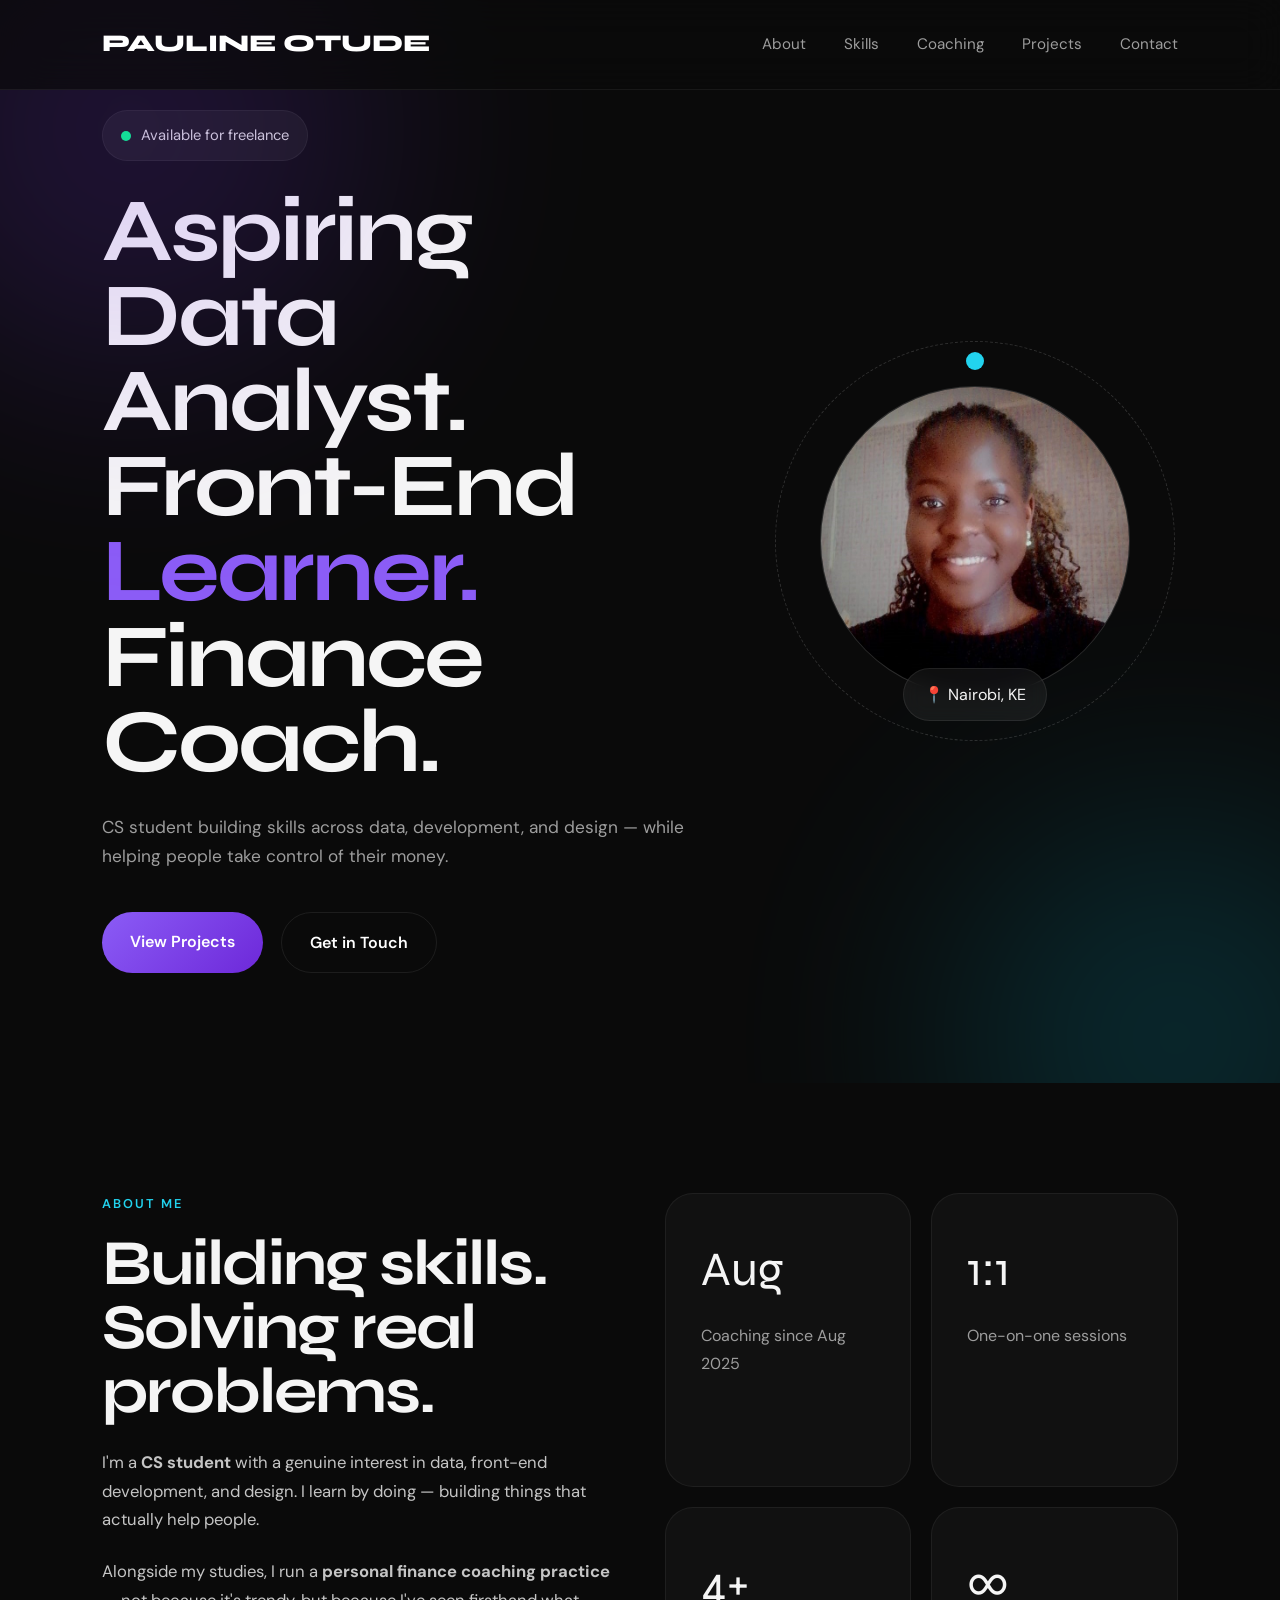
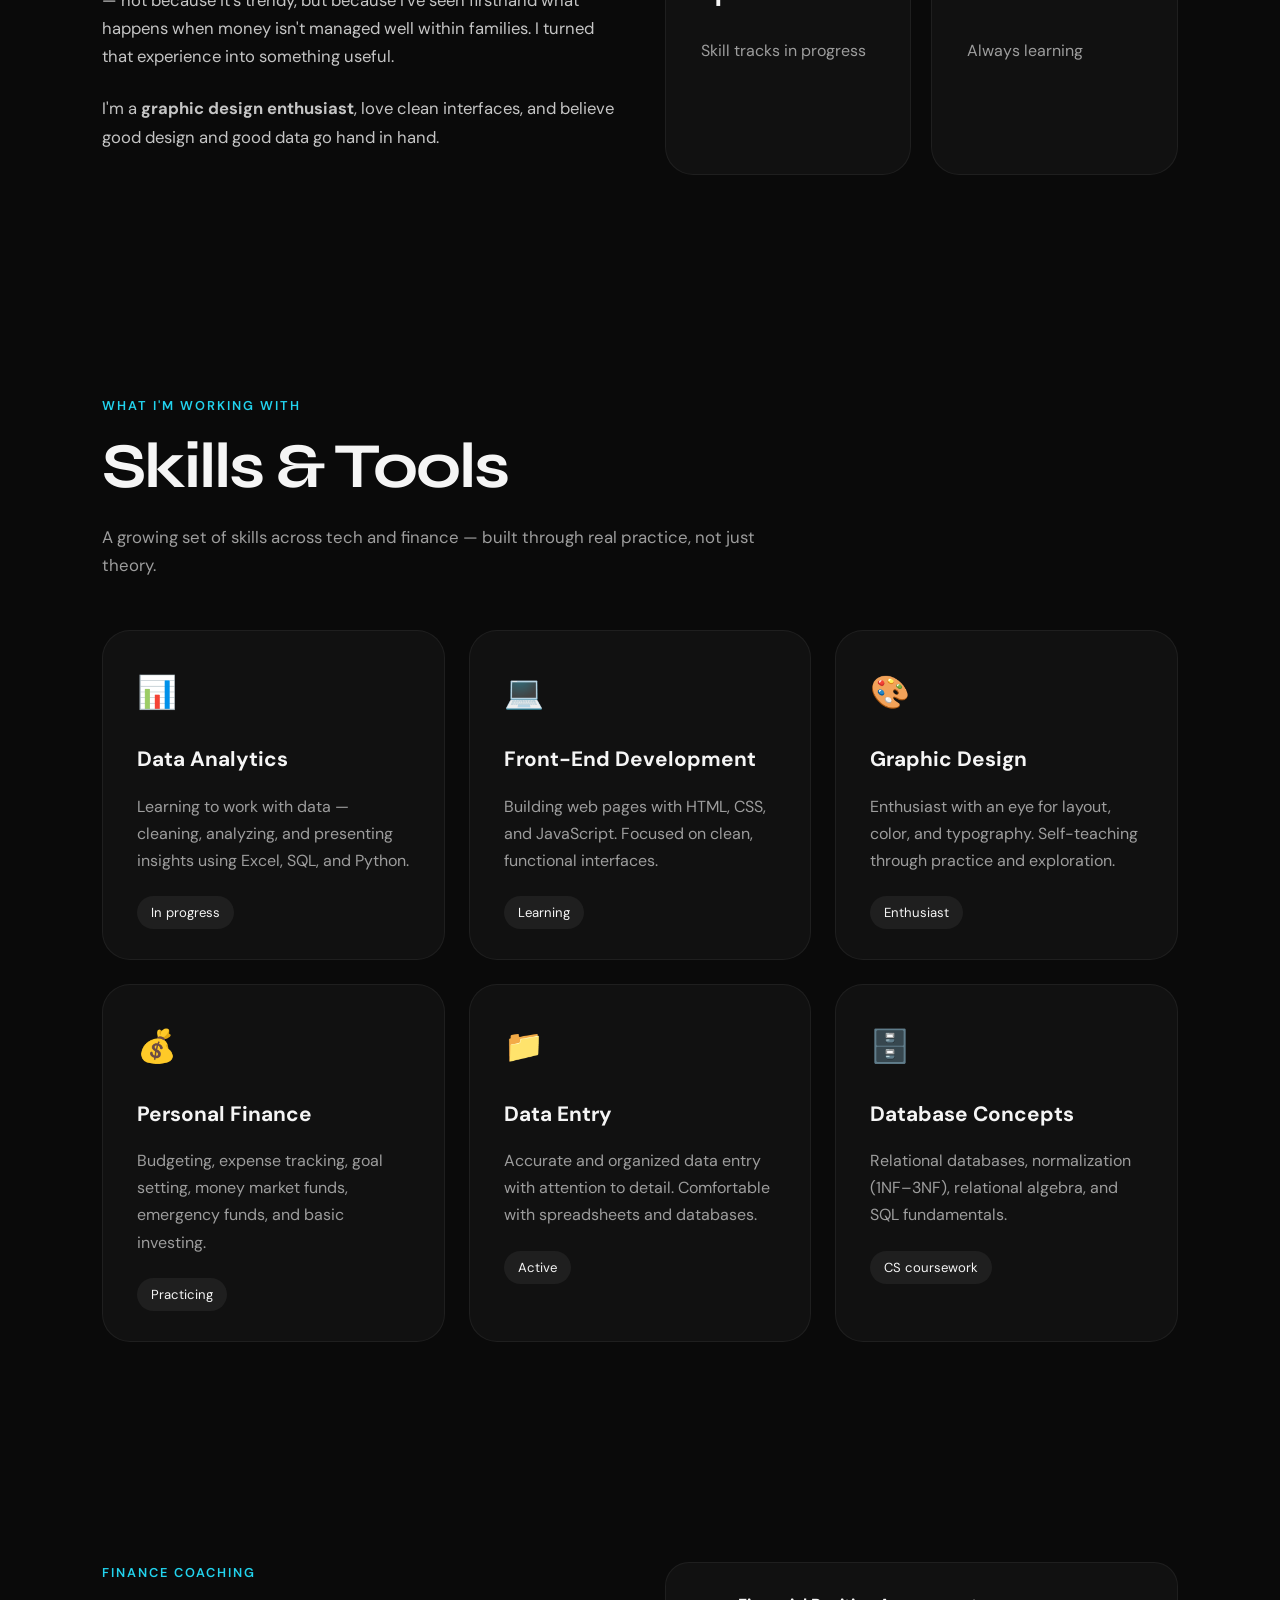
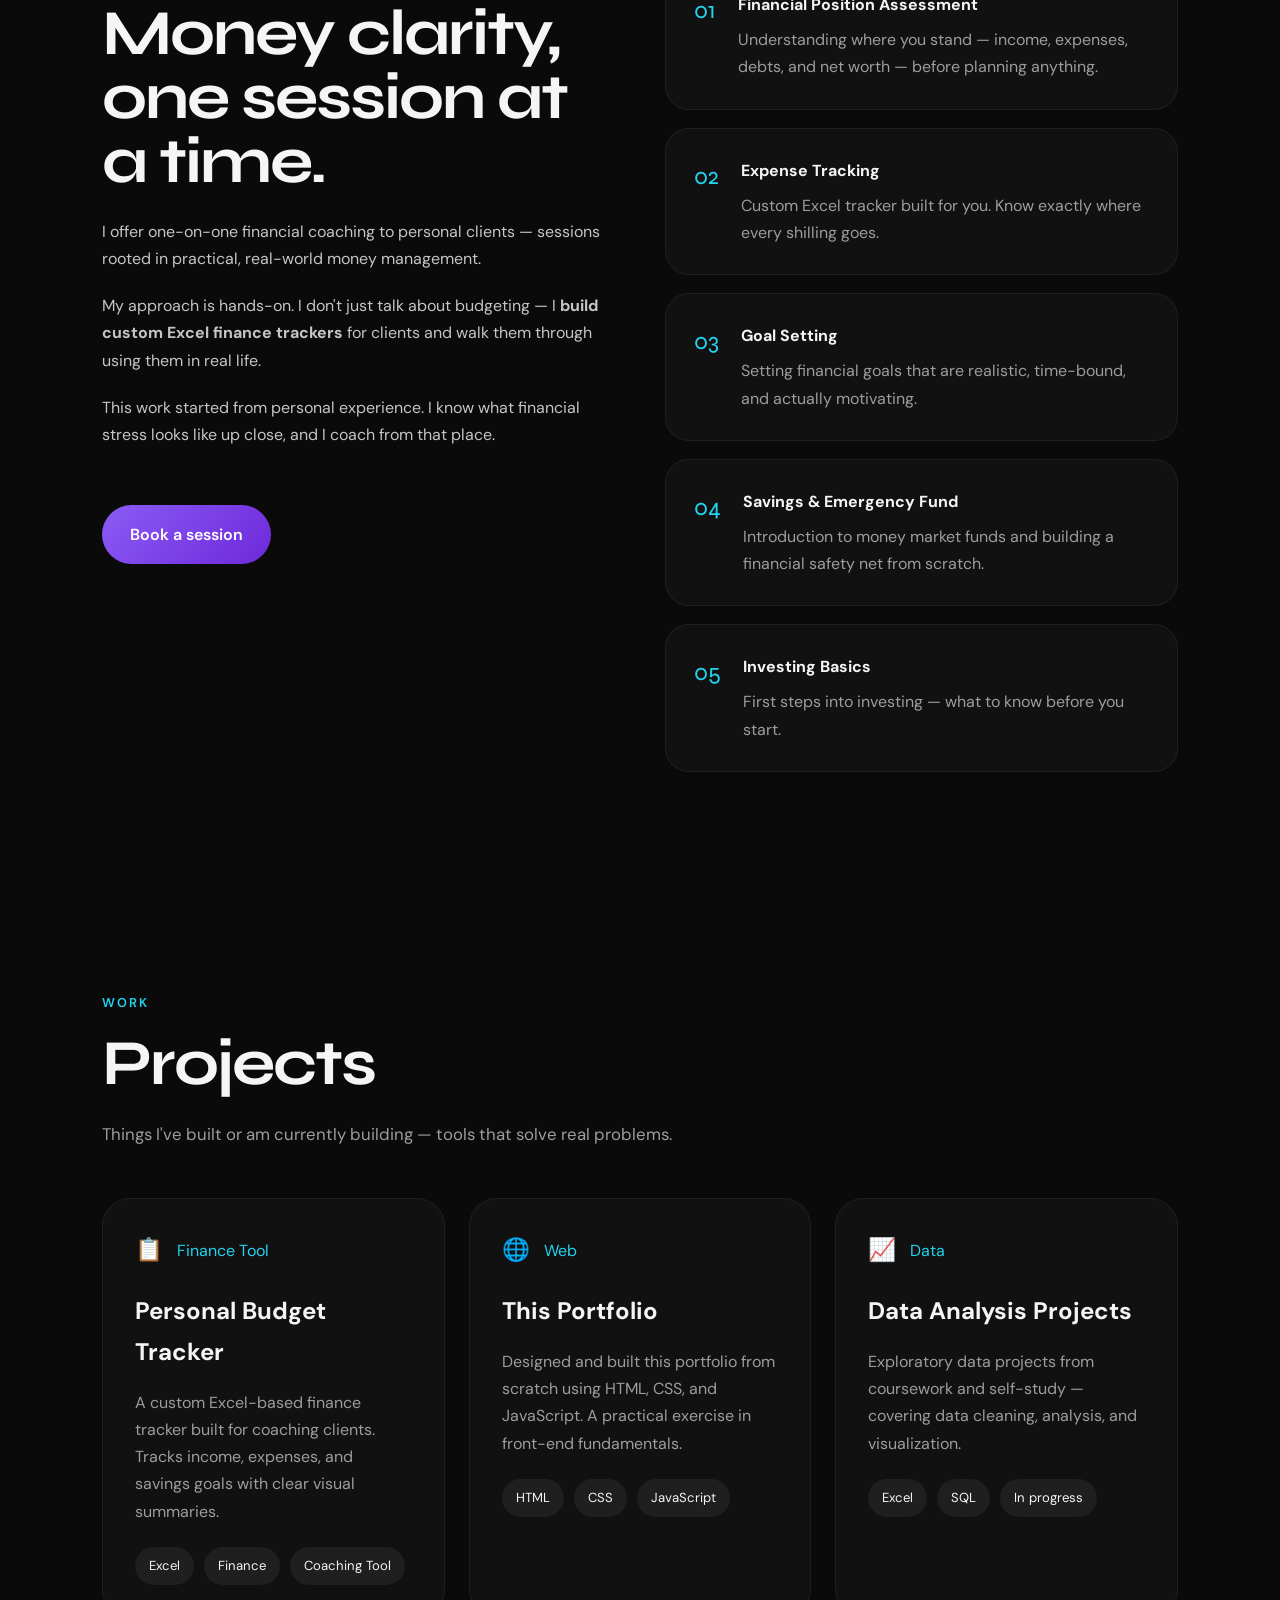
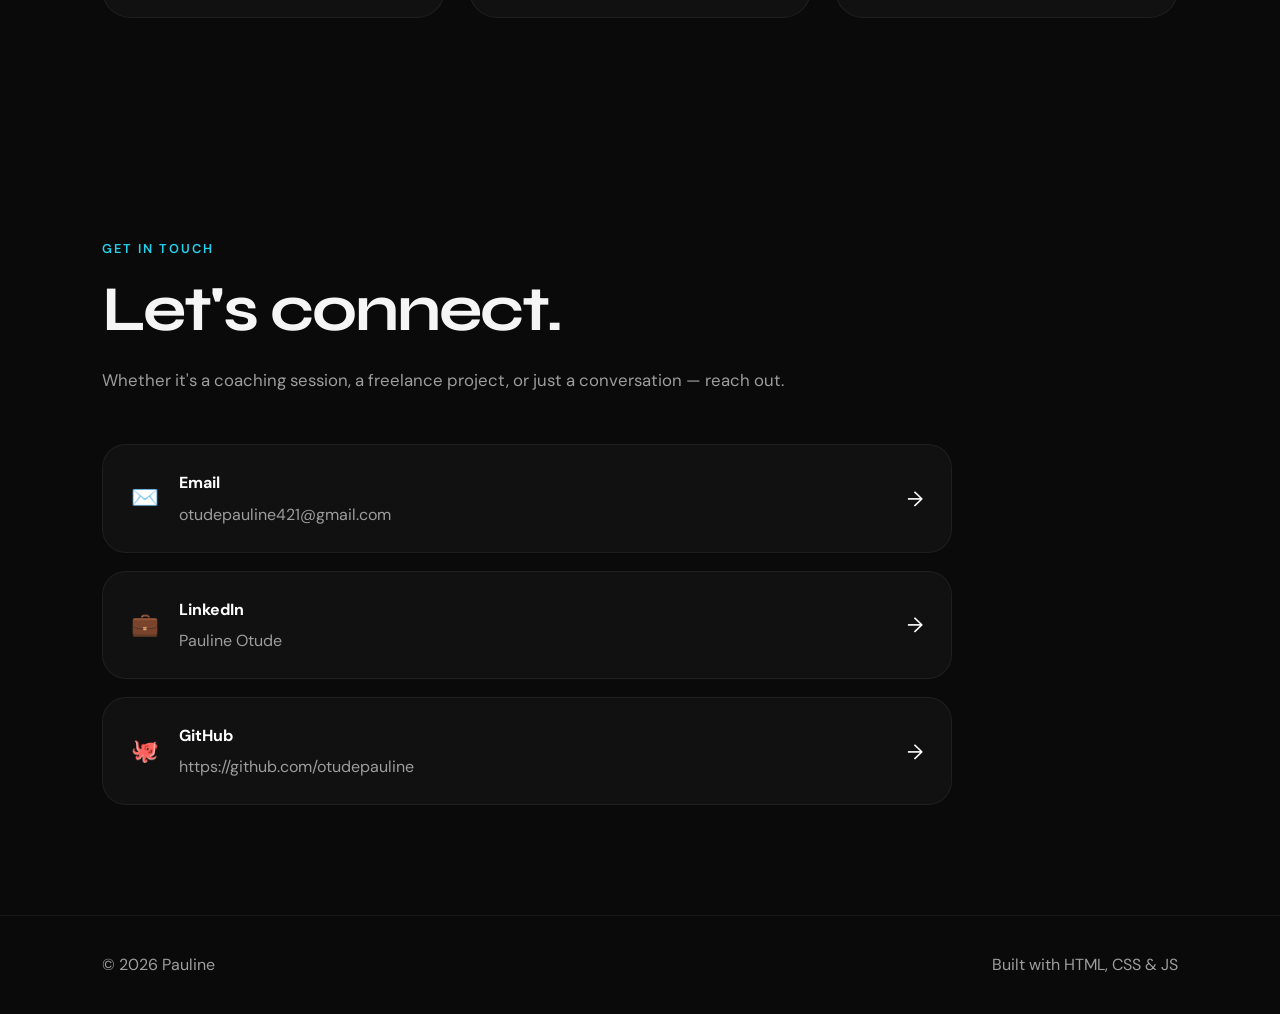
==== index.html @ 0ce7dd3b "Add files via upload" ====
<!DOCTYPE html>
<html lang="en">
<head>
  <meta charset="UTF-8" />
  <meta name="viewport" content="width=device-width, initial-scale=1.0"/>
  <title>Pauline | Portfolio</title>
  <link href="https://fonts.googleapis.com/css2?family=Syne:wght@400;600;700;800&family=DM+Sans:wght@300;400;500&display=swap" rel="stylesheet"/>
  <link rel="stylesheet" href="styless.css"/>
</head>
<body>

<nav>
  <a href="#" class="nav-logo">PAULINE OTUDE</a>
  <ul class="nav-links">
    <li><a href="#about">About</a></li>
    <li><a href="#skills">Skills</a></li>
    <li><a href="#coaching">Coaching</a></li>
    <li><a href="#projects">Projects</a></li>
    <li><a href="#contact">Contact</a></li>
  </ul>
</nav>

<!-- HERO -->
<section class="hero">
  <div class="glow1"></div>
  <div class="glow2"></div>
  <div class="hero-inner">
    <div class="hero-content">
      <div class="hero-tag"><span class="dot"></span> Available for freelance</div>
      <h1>Aspiring Data Analyst.<br>Front-End <span class="ac">Learner.</span><br>Finance Coach.</h1>
      <p class="hero-desc">CS student building skills across data, development, and design — while helping people take control of their money.</p>
      <div class="hero-ctas">
        <a href="#projects" class="btn btn-p">View Projects</a>
        <a href="#contact" class="btn btn-g">Get in Touch</a>
      </div>
    </div>
    <div class="hero-visual">
      <div class="av-outer">
        <div class="av-ring"><div class="av-ring-dot"></div></div>
        <div class="av-circle">
  <img src="profile.jpeg" alt="Pauline" class="av-photo"/>
</div>
        <div class="av-badge">📍 Nairobi, KE</div>
      </div>
    </div>
  </div>
</section>

<!-- ABOUT -->
<section id="about">
  <div class="about-grid">
    <div>
      <div class="s-label">About me</div>
      <h2 class="s-title">Building skills.<br>Solving real problems.</h2>
      <div class="about-text">
        <p>I'm a <strong>CS student</strong> with a genuine interest in data, front-end development, and design. I learn by doing — building things that actually help people.</p>
        <p>Alongside my studies, I run a <strong>personal finance coaching practice</strong> — not because it's trendy, but because I've seen firsthand what happens when money isn't managed well within families. I turned that experience into something useful.</p>
        <p>I'm a <strong>graphic design enthusiast</strong>, love clean interfaces, and believe good design and good data go hand in hand.</p>
      </div>
    </div>
    <div class="about-stats">
      <div class="stat-card"><div class="stat-num">Aug</div><div class="stat-lbl">Coaching since Aug 2025</div></div>
      <div class="stat-card"><div class="stat-num">1:1</div><div class="stat-lbl">One-on-one sessions</div></div>
      <div class="stat-card"><div class="stat-num">4+</div><div class="stat-lbl">Skill tracks in progress</div></div>
      <div class="stat-card"><div class="stat-num">∞</div><div class="stat-lbl">Always learning</div></div>
    </div>
  </div>
</section>

<!-- SKILLS -->
<section id="skills">
  <div class="s-label">What I'm working with</div>
  <h2 class="s-title">Skills & Tools</h2>
  <p class="s-sub">A growing set of skills across tech and finance — built through real practice, not just theory.</p>
  <div class="skills-grid">
    <div class="skill-card">
      <div class="skill-icon">📊</div>
      <div class="skill-title">Data Analytics</div>
      <div class="skill-desc">Learning to work with data — cleaning, analyzing, and presenting insights using Excel, SQL, and Python.</div>
      <span class="skill-badge">In progress</span>
    </div>
    <div class="skill-card">
      <div class="skill-icon">💻</div>
      <div class="skill-title">Front-End Development</div>
      <div class="skill-desc">Building web pages with HTML, CSS, and JavaScript. Focused on clean, functional interfaces.</div>
      <span class="skill-badge">Learning</span>
    </div>
    <div class="skill-card">
      <div class="skill-icon">🎨</div>
      <div class="skill-title">Graphic Design</div>
      <div class="skill-desc">Enthusiast with an eye for layout, color, and typography. Self-teaching through practice and exploration.</div>
      <span class="skill-badge">Enthusiast</span>
    </div>
    <div class="skill-card">
      <div class="skill-icon">💰</div>
      <div class="skill-title">Personal Finance</div>
      <div class="skill-desc">Budgeting, expense tracking, goal setting, money market funds, emergency funds, and basic investing.</div>
      <span class="skill-badge">Practicing</span>
    </div>
    <div class="skill-card">
      <div class="skill-icon">📁</div>
      <div class="skill-title">Data Entry</div>
      <div class="skill-desc">Accurate and organized data entry with attention to detail. Comfortable with spreadsheets and databases.</div>
      <span class="skill-badge">Active</span>
    </div>
    <div class="skill-card">
      <div class="skill-icon">🗄️</div>
      <div class="skill-title">Database Concepts</div>
      <div class="skill-desc">Relational databases, normalization (1NF–3NF), relational algebra, and SQL fundamentals.</div>
      <span class="skill-badge">CS coursework</span>
    </div>
  </div>
</section>

<!-- COACHING -->
<section id="coaching">
  <div class="coaching-layout">
    <div class="coaching-intro">
      <div class="s-label">Finance Coaching</div>
      <h2 class="s-title">Money clarity, one session at a time.</h2>
      <p>I offer one-on-one financial coaching to personal clients — sessions rooted in practical, real-world money management.</p>
      <p>My approach is hands-on. I don't just talk about budgeting — I <strong>build custom Excel finance trackers</strong> for clients and walk them through using them in real life.</p>
      <p>This work started from personal experience. I know what financial stress looks like up close, and I coach from that place.</p>
      <br/>
      <a href="#contact" class="btn btn-p btn-sm">Book a session</a>
    </div>
    <div class="coaching-services">
      <div class="svc"><div class="svc-num">01</div><div><div class="svc-name">Financial Position Assessment</div><div class="svc-desc">Understanding where you stand — income, expenses, debts, and net worth — before planning anything.</div></div></div>
      <div class="svc"><div class="svc-num">02</div><div><div class="svc-name">Expense Tracking</div><div class="svc-desc">Custom Excel tracker built for you. Know exactly where every shilling goes.</div></div></div>
      <div class="svc"><div class="svc-num">03</div><div><div class="svc-name">Goal Setting</div><div class="svc-desc">Setting financial goals that are realistic, time-bound, and actually motivating.</div></div></div>
      <div class="svc"><div class="svc-num">04</div><div><div class="svc-name">Savings & Emergency Fund</div><div class="svc-desc">Introduction to money market funds and building a financial safety net from scratch.</div></div></div>
      <div class="svc"><div class="svc-num">05</div><div><div class="svc-name">Investing Basics</div><div class="svc-desc">First steps into investing — what to know before you start.</div></div></div>
    </div>
  </div>
</section>

<!-- PROJECTS -->
<section id="projects">
  <div class="s-label">Work</div>
  <h2 class="s-title">Projects</h2>
  <p class="s-sub">Things I've built or am currently building — tools that solve real problems.</p>
  <div class="projects-grid">
    <div class="proj-card">
      <div class="proj-top"><div class="proj-icon">📋</div><span class="proj-type">Finance Tool</span></div>
      <div class="proj-title">Personal Budget Tracker</div>
      <div class="proj-desc">A custom Excel-based finance tracker built for coaching clients. Tracks income, expenses, and savings goals with clear visual summaries.</div>
      <div class="proj-tags"><span class="tag">Excel</span><span class="tag">Finance</span><span class="tag">Coaching Tool</span></div>
    </div>
    <div class="proj-card">
      <div class="proj-top"><div class="proj-icon">🌐</div><span class="proj-type">Web</span></div>
      <div class="proj-title">This Portfolio</div>
      <div class="proj-desc">Designed and built this portfolio from scratch using HTML, CSS, and JavaScript. A practical exercise in front-end fundamentals.</div>
      <div class="proj-tags"><span class="tag">HTML</span><span class="tag">CSS</span><span class="tag">JavaScript</span></div>
    </div>
    <div class="proj-card">
      <div class="proj-top"><div class="proj-icon">📈</div><span class="proj-type">Data</span></div>
      <div class="proj-title">Data Analysis Projects</div>
      <div class="proj-desc">Exploratory data projects from coursework and self-study — covering data cleaning, analysis, and visualization.</div>
      <div class="proj-tags"><span class="tag">Excel</span><span class="tag">SQL</span><span class="tag">In progress</span></div>
    </div>
  </div>
</section>

<!-- CONTACT -->
<section id="contact">
  <div class="contact-inner">
    <div class="s-label">Get in touch</div>
    <h2 class="s-title">Let's connect.</h2>
    <p class="s-sub">Whether it's a coaching session, a freelance project, or just a conversation — reach out.</p>
    <div class="contact-links">
      <a href="mailto:otudepauline421@gmail.com" class="c-item">
        <div class="c-icon">✉️</div>
        <div class="c-detail"><div class="c-lbl">Email</div><div class="c-val">otudepauline421@gmail.com</div></div>
        <div class="c-arr">→</div>
      </a>
      <a href="https://www.linkedin.com/in/pauline-otude-428666408/" target="_blank" class="c-item">
        <div class="c-icon">💼</div>
        <div class="c-detail"><div class="c-lbl">LinkedIn</div><div class="c-val">Pauline Otude</div></div>
        <div class="c-arr">→</div>
      </a>
      <a href="https://github.com/otudepauline" target="_blank" class="c-item">
        <div class="c-icon">🐙</div>
        <div class="c-detail"><div class="c-lbl">GitHub</div><div class="c-val">https://github.com/otudepauline</div></div>
        <div class="c-arr">→</div>
      </a>
    </div>
  </div>
</section>

<footer>
  <span>© 2026 Pauline</span>
  <span>Built with HTML, CSS & JS</span>
</footer>

<script src="script.js"></script>
</body>
</html>
---- styless.css ----
/* =========================
   RESET
========================= */

*{
  margin:0;
  padding:0;
  box-sizing:border-box;
}

html{
  scroll-behavior:smooth;
}

body{
  background:#0a0a0a;
  color:#f5f5f5;
  font-family:'DM Sans', sans-serif;
  overflow-x:hidden;
  line-height:1.7;
}

/* =========================
   VARIABLES
========================= */

:root{
  --bg:#0a0a0a;
  --card:#111111;
  --card2:#161616;
  --soft:#1d1d1d;
  --border:rgba(255,255,255,0.06);

  --text:#f5f5f5;
  --muted:#9d9d9d;

  --accent:#8b5cf6;
  --accent2:#22d3ee;

  --radius:28px;
}

/* =========================
   GLOBAL
========================= */

section{
  padding:110px 8%;
}

.s-label{
  color:var(--accent2);
  text-transform:uppercase;
  letter-spacing:2px;
  font-size:0.8rem;
  margin-bottom:18px;
  font-weight:600;
}

.s-title{
  font-family:'Syne', sans-serif;
  font-size:clamp(2.5rem,5vw,4.5rem);
  line-height:1;
  margin-bottom:24px;
  letter-spacing:-2px;
}

.s-sub{
  max-width:700px;
  color:var(--muted);
  margin-bottom:50px;
  font-size:1.05rem;
}

/* =========================
   NAVBAR
========================= */

nav{
  width:100%;
  padding:24px 8%;
  display:flex;
  justify-content:space-between;
  align-items:center;

  position:fixed;
  top:0;
  z-index:999;

  backdrop-filter:blur(20px);
  background:rgba(10,10,10,0.7);
  border-bottom:1px solid var(--border);
}

.nav-logo{
  font-family:'Syne', sans-serif;
  font-size:1.5rem;
  font-weight:800;
  color:white;
  text-decoration:none;
}

.nav-links{
  display:flex;
  gap:38px;
  list-style:none;
}

.nav-links a{
  color:var(--muted);
  text-decoration:none;
  transition:0.3s;
  font-size:0.95rem;
}

.nav-links a:hover{
  color:white;
}

/* =========================
   HERO
========================= */

.hero{
  min-height:100vh;
  position:relative;
  overflow:hidden;

  display:flex;
  align-items:center;
}

.hero-inner{
  width:100%;
  display:grid;
  grid-template-columns:1.2fr 0.8fr;
  gap:60px;
  align-items:center;
}

.hero-tag{
  width:fit-content;
  padding:12px 18px;
  border-radius:999px;

  background:rgba(255,255,255,0.05);
  border:1px solid rgba(255,255,255,0.06);

  display:flex;
  align-items:center;
  gap:10px;

  margin-bottom:28px;
  color:#d8d8d8;
  font-size:0.92rem;
}

.dot{
  width:10px;
  height:10px;
  background:#00ff88;
  border-radius:50%;
}

.hero h1{
  font-family:'Syne', sans-serif;
  font-size:clamp(3rem,7vw,6.5rem);
  line-height:0.95;
  letter-spacing:-3px;
  margin-bottom:28px;
}

.ac{
  color:var(--accent);
}

.hero-desc{
  max-width:650px;
  color:var(--muted);
  font-size:1.08rem;
  margin-bottom:40px;
}

/* =========================
   BUTTONS
========================= */

.hero-ctas{
  display:flex;
  gap:18px;
  flex-wrap:wrap;
}

.btn{
  padding:16px 28px;
  border-radius:999px;
  text-decoration:none;
  transition:0.35s;
  font-weight:600;
}

.btn-p{
  background:linear-gradient(135deg,var(--accent),#6d28d9);
  color:white;
}

.btn-g{
  background:transparent;
  border:1px solid rgba(255,255,255,0.08);
  color:white;
}

.btn:hover{
  transform:translateY(-4px);
}

.btn-sm{
  display:inline-block;
  margin-top:10px;
}

/* =========================
   GLOW EFFECTS
========================= */

.glow1,
.glow2{
  position:absolute;
  border-radius:50%;
  filter:blur(120px);
  opacity:0.18;
}

.glow1{
  width:500px;
  height:500px;
  background:#7c3aed;

  top:-120px;
  left:-120px;
}

.glow2{
  width:450px;
  height:450px;
  background:#06b6d4;

  bottom:-180px;
  right:-120px;
}

/* =========================
   HERO IMAGE
========================= */

.hero-visual{
  display:flex;
  justify-content:center;
}

.av-outer{
  position:relative;
  width:400px;
  height:400px;
}

.av-ring{
  position:absolute;
  inset:0;
  border:1px dashed rgba(255,255,255,0.15);
  border-radius:50%;

  animation:spin 18s linear infinite;
}

.av-ring-dot{
  width:18px;
  height:18px;
  background:var(--accent2);
  border-radius:50%;

  position:absolute;
  top:10px;
  left:50%;
  transform:translateX(-50%);
}

@keyframes spin{
  from{
    transform:rotate(0deg);
  }
  to{
    transform:rotate(360deg);
  }
}

.av-circle{
  position:absolute;
  inset:45px;

  border-radius:50%;
  overflow:hidden;

  background:#1a1a1a;
  border:1px solid rgba(255,255,255,0.08);
}

.av-photo{
  width:100%;
  height:100%;
  object-fit:cover;
}

.av-badge{
  position:absolute;
  bottom:20px;
  left:50%;
  transform:translateX(-50%);

  background:rgba(255,255,255,0.06);
  border:1px solid rgba(255,255,255,0.08);

  padding:12px 20px;
  border-radius:999px;

  backdrop-filter:blur(10px);
}

/* =========================
   ABOUT
========================= */

.about-grid{
  display:grid;
  grid-template-columns:1fr 1fr;
  gap:50px;
}

.about-text p{
  margin-bottom:24px;
  color:#c5c5c5;
  font-size:1.04rem;
}

.about-stats{
  display:grid;
  grid-template-columns:repeat(2,1fr);
  gap:20px;
}

.stat-card{
  background:var(--card);
  border:1px solid var(--border);

  padding:35px;
  border-radius:var(--radius);

  transition:0.3s;
}

.stat-card:hover{
  transform:translateY(-5px);
}

.stat-num{
  font-family:'Syne', sans-serif;
  font-size:3rem;
  margin-bottom:12px;
}

.stat-lbl{
  color:var(--muted);
}

/* =========================
   SKILLS
========================= */

.skills-grid{
  display:grid;
  grid-template-columns:repeat(3,1fr);
  gap:24px;
}

.skill-card{
  background:var(--card);
  border:1px solid var(--border);

  padding:34px;
  border-radius:var(--radius);

  transition:0.35s;
}

.skill-card:hover{
  transform:translateY(-7px);
  background:#151515;
}

.skill-icon{
  font-size:2rem;
  margin-bottom:22px;
}

.skill-title{
  font-size:1.3rem;
  font-weight:700;
  margin-bottom:16px;
}

.skill-desc{
  color:var(--muted);
  margin-bottom:24px;
}

.skill-badge{
  background:rgba(255,255,255,0.06);
  padding:8px 14px;
  border-radius:999px;
  font-size:0.82rem;
}

/* =========================
   COACHING
========================= */

.coaching-layout{
  display:grid;
  grid-template-columns:1fr 1fr;
  gap:50px;
}

.coaching-intro p{
  color:#c5c5c5;
  margin-bottom:20px;
}

.coaching-services{
  display:flex;
  flex-direction:column;
  gap:18px;
}

.svc{
  display:flex;
  gap:22px;

  background:var(--card);
  border:1px solid var(--border);

  padding:28px;
  border-radius:24px;

  transition:0.3s;
}

.svc:hover{
  transform:translateX(6px);
}

.svc-num{
  font-family:'Syne', sans-serif;
  font-size:1.5rem;
  color:var(--accent2);
}

.svc-name{
  font-weight:700;
  margin-bottom:8px;
}

.svc-desc{
  color:var(--muted);
}

/* =========================
   PROJECTS
========================= */

.projects-grid{
  display:grid;
  grid-template-columns:repeat(3,1fr);
  gap:24px;
}

.proj-card{
  background:var(--card);
  border:1px solid var(--border);

  padding:32px;
  border-radius:var(--radius);

  transition:0.35s;
}

.proj-card:hover{
  transform:translateY(-7px);
}

.proj-top{
  display:flex;
  align-items:center;
  gap:14px;
  margin-bottom:22px;
}

.proj-icon{
  font-size:1.4rem;
}

.proj-type{
  color:var(--accent2);
}

.proj-title{
  font-size:1.5rem;
  font-weight:700;
  margin-bottom:16px;
}

.proj-desc{
  color:var(--muted);
  margin-bottom:22px;
}

.proj-tags{
  display:flex;
  gap:10px;
  flex-wrap:wrap;
}

.tag{
  background:rgba(255,255,255,0.06);
  padding:8px 14px;
  border-radius:999px;
  font-size:0.82rem;
}

/* =========================
   CONTACT
========================= */

.contact-inner{
  max-width:850px;
}

.contact-links{
  display:flex;
  flex-direction:column;
  gap:18px;
  margin-top:40px;
}

.c-item{
  display:flex;
  justify-content:space-between;
  align-items:center;

  text-decoration:none;
  color:white;

  background:var(--card);
  border:1px solid var(--border);

  padding:24px 28px;
  border-radius:24px;

  transition:0.35s;
}

.c-item:hover{
  transform:translateX(8px);
}

.c-icon{
  font-size:1.4rem;
}

.c-detail{
  flex:1;
  margin-left:20px;
}

.c-lbl{
  font-weight:700;
  margin-bottom:4px;
}

.c-val{
  color:var(--muted);
}

.c-arr{
  font-size:1.3rem;
}

/* =========================
   FOOTER
========================= */

footer{
  padding:35px 8%;
  display:flex;
  justify-content:space-between;

  border-top:1px solid var(--border);
  color:var(--muted);
}

/* =========================
   RESPONSIVE
========================= */

@media(max-width:1100px){

  .hero-inner,
  .about-grid,
  .coaching-layout{
    grid-template-columns:1fr;
  }

  .skills-grid,
  .projects-grid{
    grid-template-columns:1fr 1fr;
  }

  .hero-visual{
    margin-top:40px;
  }
}

@media(max-width:768px){

  nav{
    padding:20px 6%;
  }

  .nav-links{
    display:none;
  }

  section{
    padding:90px 6%;
  }

  .skills-grid,
  .projects-grid,
  .about-stats{
    grid-template-columns:1fr;
  }

  .hero h1{
    letter-spacing:-1px;
  }

  .av-outer{
    width:300px;
    height:300px;
  }

  footer{
    flex-direction:column;
    gap:10px;
    text-align:center;
  }
}
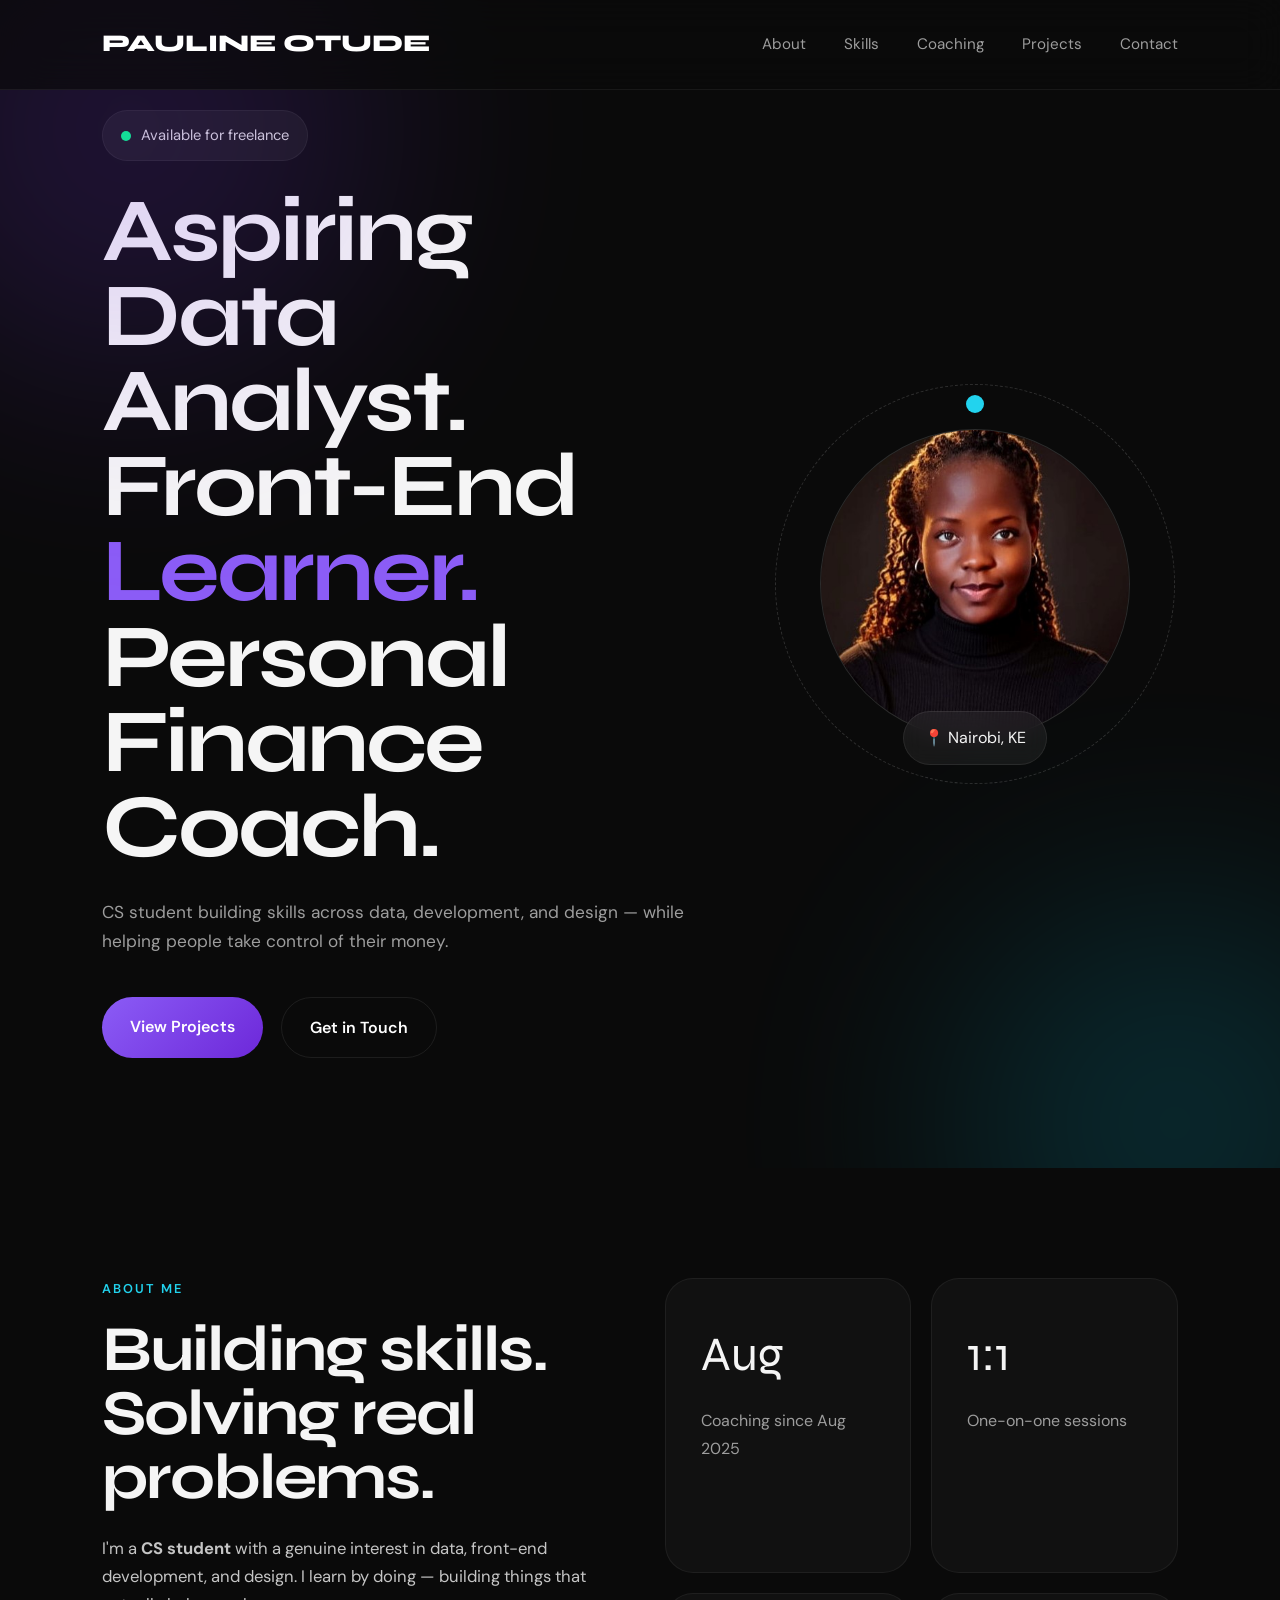
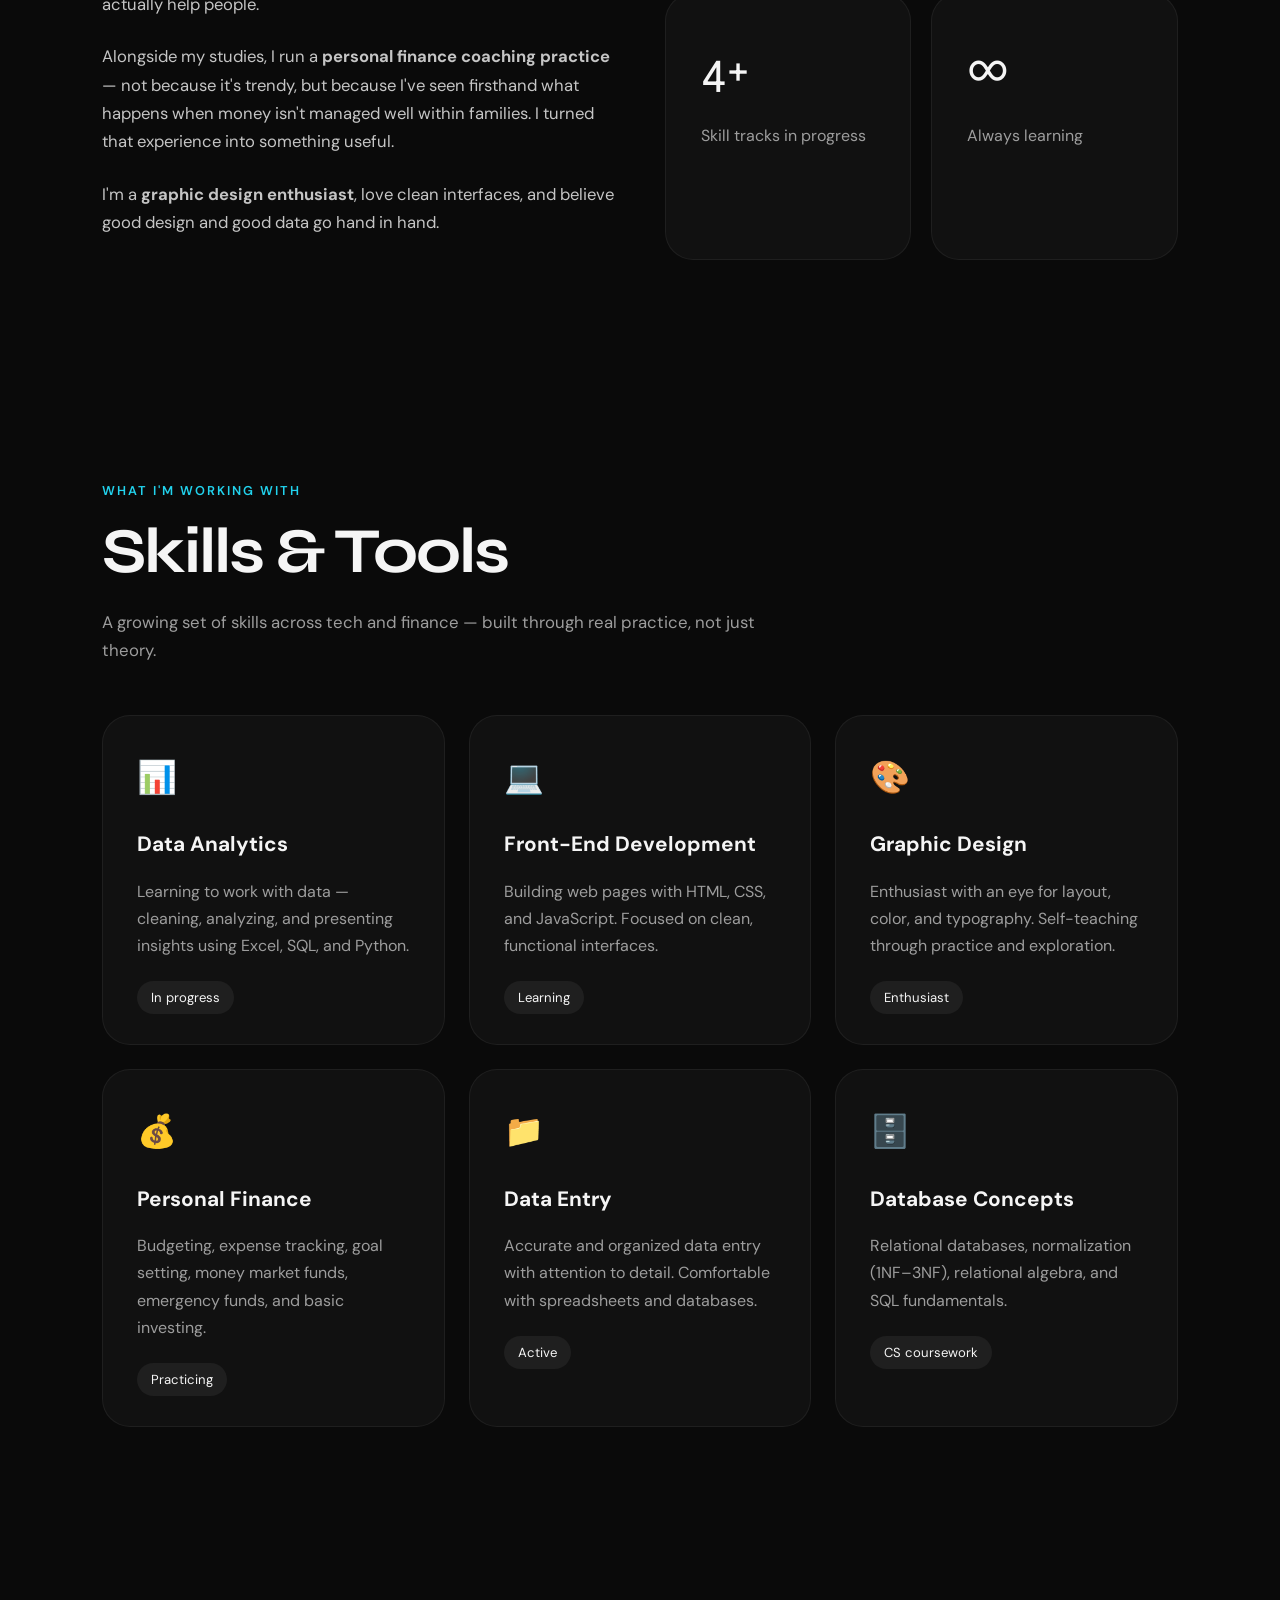
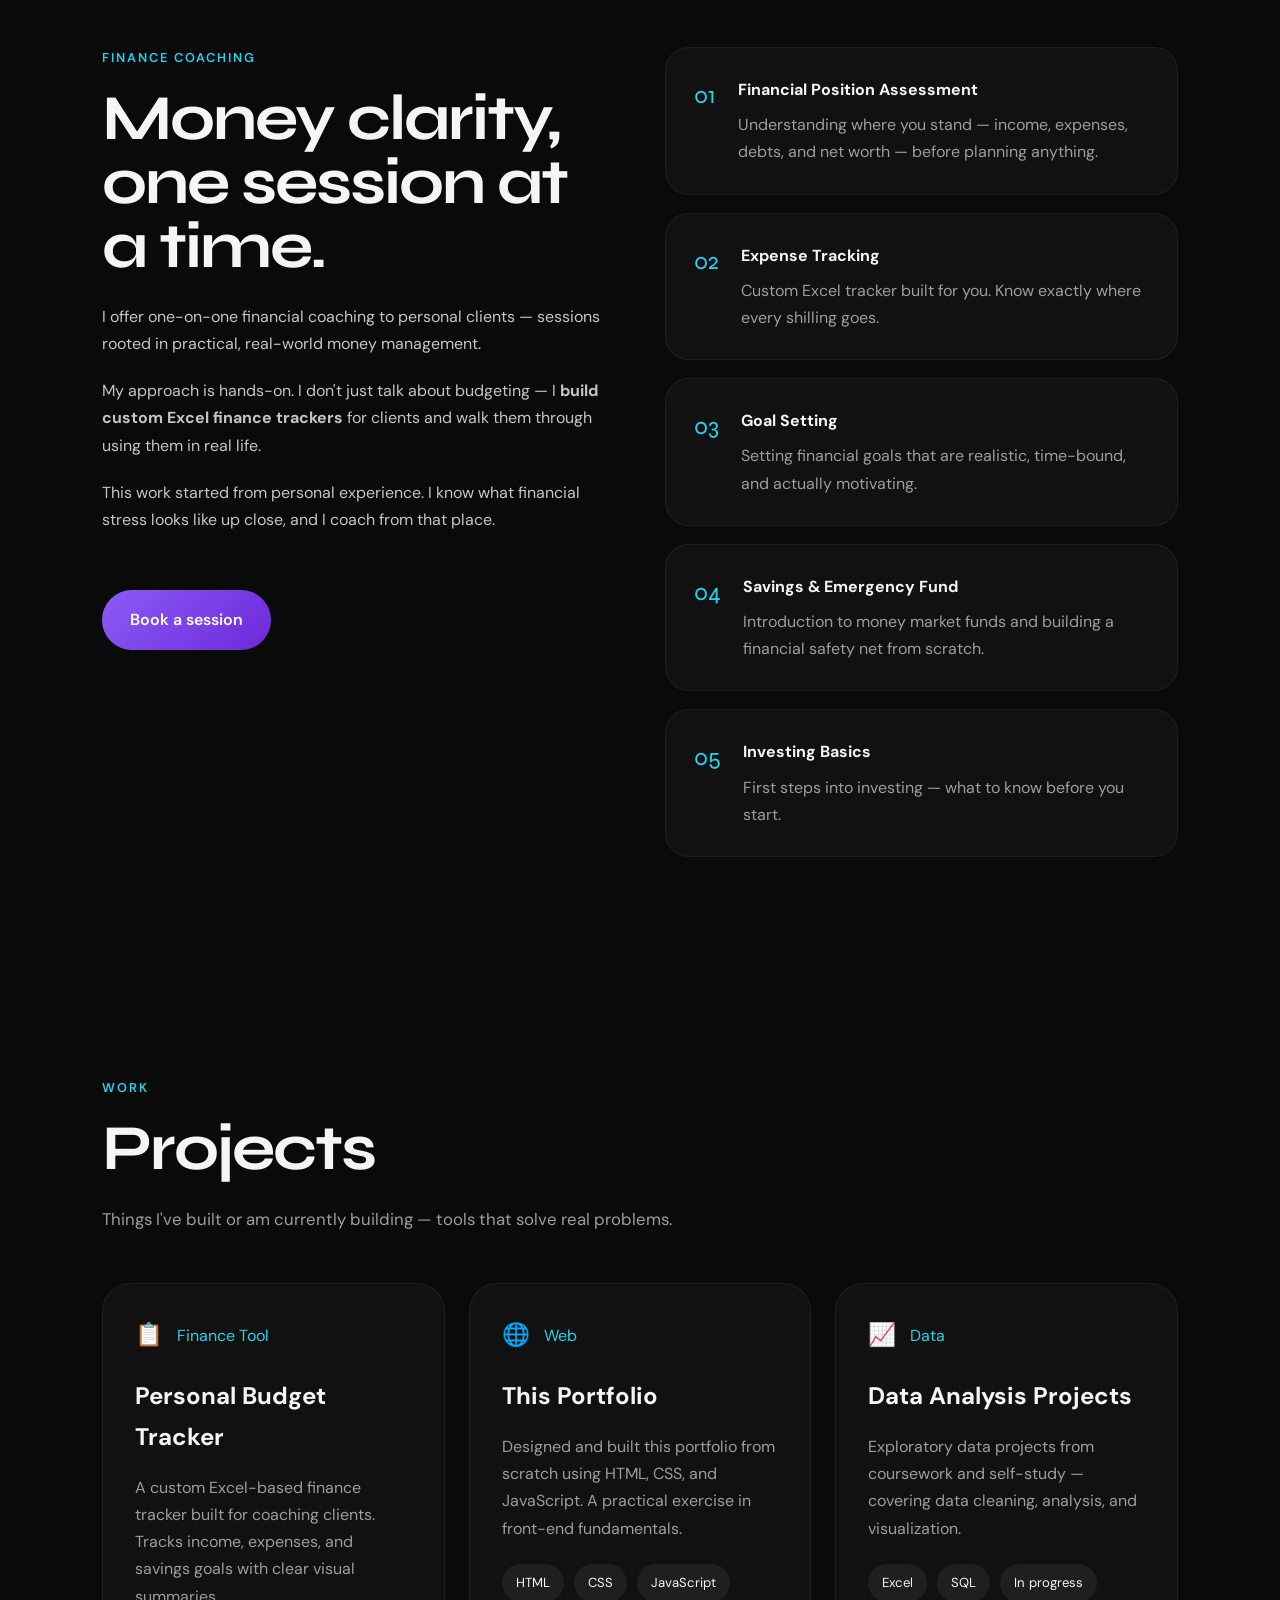
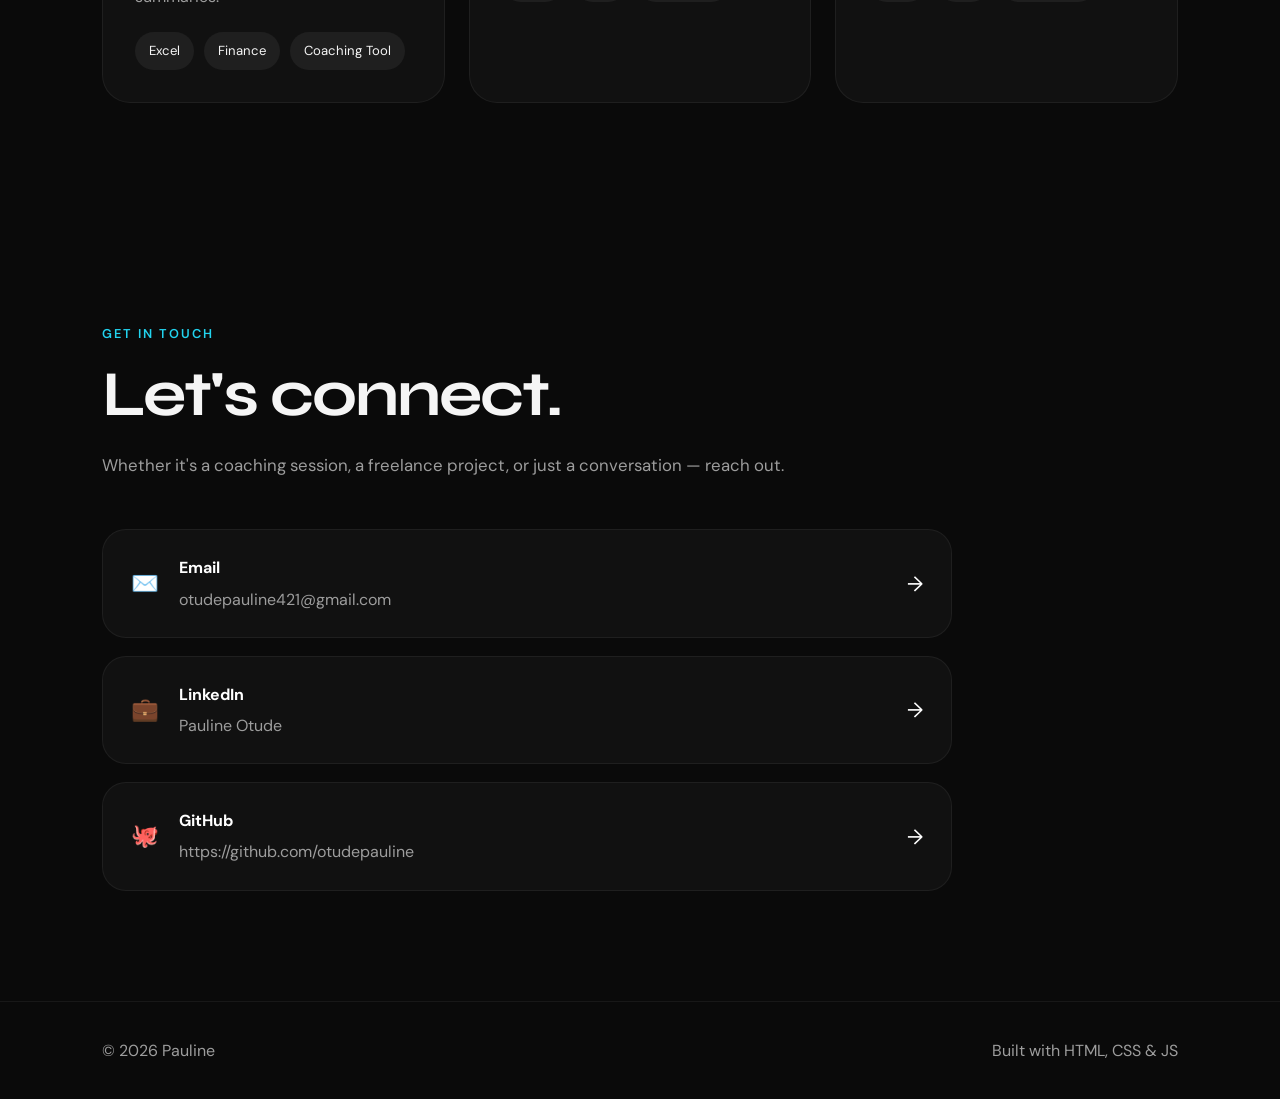
==== commit 0ad59a1b: "Updated website image" ====
--- a/index.html
+++ b/index.html
@@ -1,197 +1,198 @@
-<!DOCTYPE html>
-<html lang="en">
-<head>
-  <meta charset="UTF-8" />
-  <meta name="viewport" content="width=device-width, initial-scale=1.0"/>
-  <title>Pauline | Portfolio</title>
-  <link href="https://fonts.googleapis.com/css2?family=Syne:wght@400;600;700;800&family=DM+Sans:wght@300;400;500&display=swap" rel="stylesheet"/>
-  <link rel="stylesheet" href="styless.css"/>
-</head>
-<body>
-
-<nav>
-  <a href="#" class="nav-logo">PAULINE OTUDE</a>
-  <ul class="nav-links">
-    <li><a href="#about">About</a></li>
-    <li><a href="#skills">Skills</a></li>
-    <li><a href="#coaching">Coaching</a></li>
-    <li><a href="#projects">Projects</a></li>
-    <li><a href="#contact">Contact</a></li>
-  </ul>
-</nav>
-
-<!-- HERO -->
-<section class="hero">
-  <div class="glow1"></div>
-  <div class="glow2"></div>
-  <div class="hero-inner">
-    <div class="hero-content">
-      <div class="hero-tag"><span class="dot"></span> Available for freelance</div>
-      <h1>Aspiring Data Analyst.<br>Front-End <span class="ac">Learner.</span><br>Finance Coach.</h1>
-      <p class="hero-desc">CS student building skills across data, development, and design — while helping people take control of their money.</p>
-      <div class="hero-ctas">
-        <a href="#projects" class="btn btn-p">View Projects</a>
-        <a href="#contact" class="btn btn-g">Get in Touch</a>
-      </div>
-    </div>
-    <div class="hero-visual">
-      <div class="av-outer">
-        <div class="av-ring"><div class="av-ring-dot"></div></div>
-        <div class="av-circle">
-  <img src="profile.jpeg" alt="Pauline" class="av-photo"/>
-</div>
-        <div class="av-badge">📍 Nairobi, KE</div>
-      </div>
-    </div>
-  </div>
-</section>
-
-<!-- ABOUT -->
-<section id="about">
-  <div class="about-grid">
-    <div>
-      <div class="s-label">About me</div>
-      <h2 class="s-title">Building skills.<br>Solving real problems.</h2>
-      <div class="about-text">
-        <p>I'm a <strong>CS student</strong> with a genuine interest in data, front-end development, and design. I learn by doing — building things that actually help people.</p>
-        <p>Alongside my studies, I run a <strong>personal finance coaching practice</strong> — not because it's trendy, but because I've seen firsthand what happens when money isn't managed well within families. I turned that experience into something useful.</p>
-        <p>I'm a <strong>graphic design enthusiast</strong>, love clean interfaces, and believe good design and good data go hand in hand.</p>
-      </div>
-    </div>
-    <div class="about-stats">
-      <div class="stat-card"><div class="stat-num">Aug</div><div class="stat-lbl">Coaching since Aug 2025</div></div>
-      <div class="stat-card"><div class="stat-num">1:1</div><div class="stat-lbl">One-on-one sessions</div></div>
-      <div class="stat-card"><div class="stat-num">4+</div><div class="stat-lbl">Skill tracks in progress</div></div>
-      <div class="stat-card"><div class="stat-num">∞</div><div class="stat-lbl">Always learning</div></div>
-    </div>
-  </div>
-</section>
-
-<!-- SKILLS -->
-<section id="skills">
-  <div class="s-label">What I'm working with</div>
-  <h2 class="s-title">Skills & Tools</h2>
-  <p class="s-sub">A growing set of skills across tech and finance — built through real practice, not just theory.</p>
-  <div class="skills-grid">
-    <div class="skill-card">
-      <div class="skill-icon">📊</div>
-      <div class="skill-title">Data Analytics</div>
-      <div class="skill-desc">Learning to work with data — cleaning, analyzing, and presenting insights using Excel, SQL, and Python.</div>
-      <span class="skill-badge">In progress</span>
-    </div>
-    <div class="skill-card">
-      <div class="skill-icon">💻</div>
-      <div class="skill-title">Front-End Development</div>
-      <div class="skill-desc">Building web pages with HTML, CSS, and JavaScript. Focused on clean, functional interfaces.</div>
-      <span class="skill-badge">Learning</span>
-    </div>
-    <div class="skill-card">
-      <div class="skill-icon">🎨</div>
-      <div class="skill-title">Graphic Design</div>
-      <div class="skill-desc">Enthusiast with an eye for layout, color, and typography. Self-teaching through practice and exploration.</div>
-      <span class="skill-badge">Enthusiast</span>
-    </div>
-    <div class="skill-card">
-      <div class="skill-icon">💰</div>
-      <div class="skill-title">Personal Finance</div>
-      <div class="skill-desc">Budgeting, expense tracking, goal setting, money market funds, emergency funds, and basic investing.</div>
-      <span class="skill-badge">Practicing</span>
-    </div>
-    <div class="skill-card">
-      <div class="skill-icon">📁</div>
-      <div class="skill-title">Data Entry</div>
-      <div class="skill-desc">Accurate and organized data entry with attention to detail. Comfortable with spreadsheets and databases.</div>
-      <span class="skill-badge">Active</span>
-    </div>
-    <div class="skill-card">
-      <div class="skill-icon">🗄️</div>
-      <div class="skill-title">Database Concepts</div>
-      <div class="skill-desc">Relational databases, normalization (1NF–3NF), relational algebra, and SQL fundamentals.</div>
-      <span class="skill-badge">CS coursework</span>
-    </div>
-  </div>
-</section>
-
-<!-- COACHING -->
-<section id="coaching">
-  <div class="coaching-layout">
-    <div class="coaching-intro">
-      <div class="s-label">Finance Coaching</div>
-      <h2 class="s-title">Money clarity, one session at a time.</h2>
-      <p>I offer one-on-one financial coaching to personal clients — sessions rooted in practical, real-world money management.</p>
-      <p>My approach is hands-on. I don't just talk about budgeting — I <strong>build custom Excel finance trackers</strong> for clients and walk them through using them in real life.</p>
-      <p>This work started from personal experience. I know what financial stress looks like up close, and I coach from that place.</p>
-      <br/>
-      <a href="#contact" class="btn btn-p btn-sm">Book a session</a>
-    </div>
-    <div class="coaching-services">
-      <div class="svc"><div class="svc-num">01</div><div><div class="svc-name">Financial Position Assessment</div><div class="svc-desc">Understanding where you stand — income, expenses, debts, and net worth — before planning anything.</div></div></div>
-      <div class="svc"><div class="svc-num">02</div><div><div class="svc-name">Expense Tracking</div><div class="svc-desc">Custom Excel tracker built for you. Know exactly where every shilling goes.</div></div></div>
-      <div class="svc"><div class="svc-num">03</div><div><div class="svc-name">Goal Setting</div><div class="svc-desc">Setting financial goals that are realistic, time-bound, and actually motivating.</div></div></div>
-      <div class="svc"><div class="svc-num">04</div><div><div class="svc-name">Savings & Emergency Fund</div><div class="svc-desc">Introduction to money market funds and building a financial safety net from scratch.</div></div></div>
-      <div class="svc"><div class="svc-num">05</div><div><div class="svc-name">Investing Basics</div><div class="svc-desc">First steps into investing — what to know before you start.</div></div></div>
-    </div>
-  </div>
-</section>
-
-<!-- PROJECTS -->
-<section id="projects">
-  <div class="s-label">Work</div>
-  <h2 class="s-title">Projects</h2>
-  <p class="s-sub">Things I've built or am currently building — tools that solve real problems.</p>
-  <div class="projects-grid">
-    <div class="proj-card">
-      <div class="proj-top"><div class="proj-icon">📋</div><span class="proj-type">Finance Tool</span></div>
-      <div class="proj-title">Personal Budget Tracker</div>
-      <div class="proj-desc">A custom Excel-based finance tracker built for coaching clients. Tracks income, expenses, and savings goals with clear visual summaries.</div>
-      <div class="proj-tags"><span class="tag">Excel</span><span class="tag">Finance</span><span class="tag">Coaching Tool</span></div>
-    </div>
-    <div class="proj-card">
-      <div class="proj-top"><div class="proj-icon">🌐</div><span class="proj-type">Web</span></div>
-      <div class="proj-title">This Portfolio</div>
-      <div class="proj-desc">Designed and built this portfolio from scratch using HTML, CSS, and JavaScript. A practical exercise in front-end fundamentals.</div>
-      <div class="proj-tags"><span class="tag">HTML</span><span class="tag">CSS</span><span class="tag">JavaScript</span></div>
-    </div>
-    <div class="proj-card">
-      <div class="proj-top"><div class="proj-icon">📈</div><span class="proj-type">Data</span></div>
-      <div class="proj-title">Data Analysis Projects</div>
-      <div class="proj-desc">Exploratory data projects from coursework and self-study — covering data cleaning, analysis, and visualization.</div>
-      <div class="proj-tags"><span class="tag">Excel</span><span class="tag">SQL</span><span class="tag">In progress</span></div>
-    </div>
-  </div>
-</section>
-
-<!-- CONTACT -->
-<section id="contact">
-  <div class="contact-inner">
-    <div class="s-label">Get in touch</div>
-    <h2 class="s-title">Let's connect.</h2>
-    <p class="s-sub">Whether it's a coaching session, a freelance project, or just a conversation — reach out.</p>
-    <div class="contact-links">
-      <a href="mailto:otudepauline421@gmail.com" class="c-item">
-        <div class="c-icon">✉️</div>
-        <div class="c-detail"><div class="c-lbl">Email</div><div class="c-val">otudepauline421@gmail.com</div></div>
-        <div class="c-arr">→</div>
-      </a>
-      <a href="https://www.linkedin.com/in/pauline-otude-428666408/" target="_blank" class="c-item">
-        <div class="c-icon">💼</div>
-        <div class="c-detail"><div class="c-lbl">LinkedIn</div><div class="c-val">Pauline Otude</div></div>
-        <div class="c-arr">→</div>
-      </a>
-      <a href="https://github.com/otudepauline" target="_blank" class="c-item">
-        <div class="c-icon">🐙</div>
-        <div class="c-detail"><div class="c-lbl">GitHub</div><div class="c-val">https://github.com/otudepauline</div></div>
-        <div class="c-arr">→</div>
-      </a>
-    </div>
-  </div>
-</section>
-
-<footer>
-  <span>© 2026 Pauline</span>
-  <span>Built with HTML, CSS & JS</span>
-</footer>
-
-<script src="script.js"></script>
-</body>
+<!DOCTYPE html>
+<html lang="en">
+<head>
+  <meta charset="UTF-8" />
+  <meta name="viewport" content="width=device-width, initial-scale=1.0"/>
+  <title>Pauline | Portfolio</title>
+  <link href="https://fonts.googleapis.com/css2?family=Syne:wght@400;600;700;800&family=DM+Sans:wght@300;400;500&display=swap" rel="stylesheet"/>
+  <link rel="stylesheet" href="styless.css"/>
+</head>
+<body>
+
+<nav>
+  <a href="#" class="nav-logo">PAULINE OTUDE</a>
+ 
+  <ul class="nav-links">
+    <li><a href="#about">About</a></li>
+    <li><a href="#skills">Skills</a></li>
+    <li><a href="#coaching">Coaching</a></li>
+    <li><a href="#projects">Projects</a></li>
+    <li><a href="#contact">Contact</a></li>
+  </ul>
+</nav>
+
+<!-- HERO -->
+<section class="hero">
+  <div class="glow1"></div>
+  <div class="glow2"></div>
+  <div class="hero-inner">
+    <div class="hero-content">
+      <div class="hero-tag"><span class="dot"></span> Available for freelance</div>
+      <h1>Aspiring Data Analyst.<br>Front-End <span class="ac">Learner.</span><br> Personal Finance Coach.</h1>
+      <p class="hero-desc">CS student building skills across data, development, and design — while helping people take control of their money.</p>
+      <div class="hero-ctas">
+        <a href="#projects" class="btn btn-p">View Projects</a>
+        <a href="#contact" class="btn btn-g">Get in Touch</a>
+      </div>
+    </div>
+    <div class="hero-visual">
+      <div class="av-outer">
+        <div class="av-ring"><div class="av-ring-dot"></div></div>
+        <div class="av-circle">
+  <img src="myprofile.jpeg" alt="Pauline" class="av-photo"/>
+</div>
+        <div class="av-badge">📍 Nairobi, KE</div>
+      </div>
+    </div>
+  </div>
+</section>
+
+<!-- ABOUT -->
+<section id="about">
+  <div class="about-grid">
+    <div>
+      <div class="s-label">About me</div>
+      <h2 class="s-title">Building skills.<br>Solving real problems.</h2>
+      <div class="about-text">
+        <p>I'm a <strong>CS student</strong> with a genuine interest in data, front-end development, and design. I learn by doing — building things that actually help people.</p>
+        <p>Alongside my studies, I run a <strong>personal finance coaching practice</strong> — not because it's trendy, but because I've seen firsthand what happens when money isn't managed well within families. I turned that experience into something useful.</p>
+        <p>I'm a <strong>graphic design enthusiast</strong>, love clean interfaces, and believe good design and good data go hand in hand.</p>
+      </div>
+    </div>
+    <div class="about-stats">
+      <div class="stat-card"><div class="stat-num">Aug</div><div class="stat-lbl">Coaching since Aug 2025</div></div>
+      <div class="stat-card"><div class="stat-num">1:1</div><div class="stat-lbl">One-on-one sessions</div></div>
+      <div class="stat-card"><div class="stat-num">4+</div><div class="stat-lbl">Skill tracks in progress</div></div>
+      <div class="stat-card"><div class="stat-num">∞</div><div class="stat-lbl">Always learning</div></div>
+    </div>
+  </div>
+</section>
+
+<!-- SKILLS -->
+<section id="skills">
+  <div class="s-label">What I'm working with</div>
+  <h2 class="s-title">Skills & Tools</h2>
+  <p class="s-sub">A growing set of skills across tech and finance — built through real practice, not just theory.</p>
+  <div class="skills-grid">
+    <div class="skill-card">
+      <div class="skill-icon">📊</div>
+      <div class="skill-title">Data Analytics</div>
+      <div class="skill-desc">Learning to work with data — cleaning, analyzing, and presenting insights using Excel, SQL, and Python.</div>
+      <span class="skill-badge">In progress</span>
+    </div>
+    <div class="skill-card">
+      <div class="skill-icon">💻</div>
+      <div class="skill-title">Front-End Development</div>
+      <div class="skill-desc">Building web pages with HTML, CSS, and JavaScript. Focused on clean, functional interfaces.</div>
+      <span class="skill-badge">Learning</span>
+    </div>
+    <div class="skill-card">
+      <div class="skill-icon">🎨</div>
+      <div class="skill-title">Graphic Design</div>
+      <div class="skill-desc">Enthusiast with an eye for layout, color, and typography. Self-teaching through practice and exploration.</div>
+      <span class="skill-badge">Enthusiast</span>
+    </div>
+    <div class="skill-card">
+      <div class="skill-icon">💰</div>
+      <div class="skill-title">Personal Finance</div>
+      <div class="skill-desc">Budgeting, expense tracking, goal setting, money market funds, emergency funds, and basic investing.</div>
+      <span class="skill-badge">Practicing</span>
+    </div>
+    <div class="skill-card">
+      <div class="skill-icon">📁</div>
+      <div class="skill-title">Data Entry</div>
+      <div class="skill-desc">Accurate and organized data entry with attention to detail. Comfortable with spreadsheets and databases.</div>
+      <span class="skill-badge">Active</span>
+    </div>
+    <div class="skill-card">
+      <div class="skill-icon">🗄️</div>
+      <div class="skill-title">Database Concepts</div>
+      <div class="skill-desc">Relational databases, normalization (1NF–3NF), relational algebra, and SQL fundamentals.</div>
+      <span class="skill-badge">CS coursework</span>
+    </div>
+  </div>
+</section>
+
+<!-- COACHING -->
+<section id="coaching">
+  <div class="coaching-layout">
+    <div class="coaching-intro">
+      <div class="s-label">Finance Coaching</div>
+      <h2 class="s-title">Money clarity, one session at a time.</h2>
+      <p>I offer one-on-one financial coaching to personal clients — sessions rooted in practical, real-world money management.</p>
+      <p>My approach is hands-on. I don't just talk about budgeting — I <strong>build custom Excel finance trackers</strong> for clients and walk them through using them in real life.</p>
+      <p>This work started from personal experience. I know what financial stress looks like up close, and I coach from that place.</p>
+      <br/>
+      <a href="#contact" class="btn btn-p btn-sm">Book a session</a>
+    </div>
+    <div class="coaching-services">
+      <div class="svc"><div class="svc-num">01</div><div><div class="svc-name">Financial Position Assessment</div><div class="svc-desc">Understanding where you stand — income, expenses, debts, and net worth — before planning anything.</div></div></div>
+      <div class="svc"><div class="svc-num">02</div><div><div class="svc-name">Expense Tracking</div><div class="svc-desc">Custom Excel tracker built for you. Know exactly where every shilling goes.</div></div></div>
+      <div class="svc"><div class="svc-num">03</div><div><div class="svc-name">Goal Setting</div><div class="svc-desc">Setting financial goals that are realistic, time-bound, and actually motivating.</div></div></div>
+      <div class="svc"><div class="svc-num">04</div><div><div class="svc-name">Savings & Emergency Fund</div><div class="svc-desc">Introduction to money market funds and building a financial safety net from scratch.</div></div></div>
+      <div class="svc"><div class="svc-num">05</div><div><div class="svc-name">Investing Basics</div><div class="svc-desc">First steps into investing — what to know before you start.</div></div></div>
+    </div>
+  </div>
+</section>
+
+<!-- PROJECTS -->
+<section id="projects">
+  <div class="s-label">Work</div>
+  <h2 class="s-title">Projects</h2>
+  <p class="s-sub">Things I've built or am currently building — tools that solve real problems.</p>
+  <div class="projects-grid">
+    <div class="proj-card">
+      <div class="proj-top"><div class="proj-icon">📋</div><span class="proj-type">Finance Tool</span></div>
+      <div class="proj-title">Personal Budget Tracker</div>
+      <div class="proj-desc">A custom Excel-based finance tracker built for coaching clients. Tracks income, expenses, and savings goals with clear visual summaries.</div>
+      <div class="proj-tags"><span class="tag">Excel</span><span class="tag">Finance</span><span class="tag">Coaching Tool</span></div>
+    </div>
+    <div class="proj-card">
+      <div class="proj-top"><div class="proj-icon">🌐</div><span class="proj-type">Web</span></div>
+      <div class="proj-title">This Portfolio</div>
+      <div class="proj-desc">Designed and built this portfolio from scratch using HTML, CSS, and JavaScript. A practical exercise in front-end fundamentals.</div>
+      <div class="proj-tags"><span class="tag">HTML</span><span class="tag">CSS</span><span class="tag">JavaScript</span></div>
+    </div>
+    <div class="proj-card">
+      <div class="proj-top"><div class="proj-icon">📈</div><span class="proj-type">Data</span></div>
+      <div class="proj-title">Data Analysis Projects</div>
+      <div class="proj-desc">Exploratory data projects from coursework and self-study — covering data cleaning, analysis, and visualization.</div>
+      <div class="proj-tags"><span class="tag">Excel</span><span class="tag">SQL</span><span class="tag">In progress</span></div>
+    </div>
+  </div>
+</section>
+
+<!-- CONTACT -->
+<section id="contact">
+  <div class="contact-inner">
+    <div class="s-label">Get in touch</div>
+    <h2 class="s-title">Let's connect.</h2>
+    <p class="s-sub">Whether it's a coaching session, a freelance project, or just a conversation — reach out.</p>
+    <div class="contact-links">
+      <a href="mailto:otudepauline421@gmail.com" class="c-item">
+        <div class="c-icon">✉️</div>
+        <div class="c-detail"><div class="c-lbl">Email</div><div class="c-val">otudepauline421@gmail.com</div></div>
+        <div class="c-arr">→</div>
+      </a>
+      <a href="https://www.linkedin.com/in/pauline-otude-428666408/" target="_blank" class="c-item">
+        <div class="c-icon">💼</div>
+        <div class="c-detail"><div class="c-lbl">LinkedIn</div><div class="c-val">Pauline Otude</div></div>
+        <div class="c-arr">→</div>
+      </a>
+      <a href="https://github.com/otudepauline" target="_blank" class="c-item">
+        <div class="c-icon">🐙</div>
+        <div class="c-detail"><div class="c-lbl">GitHub</div><div class="c-val">https://github.com/otudepauline</div></div>
+        <div class="c-arr">→</div>
+      </a>
+    </div>
+  </div>
+</section>
+
+<footer>
+  <span>© 2026 Pauline</span>
+  <span>Built with HTML, CSS & JS</span>
+</footer>
+
+<script src="script.js"></script>
+</body>
 </html>
--- a/styless.css
+++ b/styless.css
@@ -1,666 +1,666 @@
-/* =========================
-   RESET
-========================= */
-
-*{
-  margin:0;
-  padding:0;
-  box-sizing:border-box;
-}
-
-html{
-  scroll-behavior:smooth;
-}
-
-body{
-  background:#0a0a0a;
-  color:#f5f5f5;
-  font-family:'DM Sans', sans-serif;
-  overflow-x:hidden;
-  line-height:1.7;
-}
-
-/* =========================
-   VARIABLES
-========================= */
-
-:root{
-  --bg:#0a0a0a;
-  --card:#111111;
-  --card2:#161616;
-  --soft:#1d1d1d;
-  --border:rgba(255,255,255,0.06);
-
-  --text:#f5f5f5;
-  --muted:#9d9d9d;
-
-  --accent:#8b5cf6;
-  --accent2:#22d3ee;
-
-  --radius:28px;
-}
-
-/* =========================
-   GLOBAL
-========================= */
-
-section{
-  padding:110px 8%;
-}
-
-.s-label{
-  color:var(--accent2);
-  text-transform:uppercase;
-  letter-spacing:2px;
-  font-size:0.8rem;
-  margin-bottom:18px;
-  font-weight:600;
-}
-
-.s-title{
-  font-family:'Syne', sans-serif;
-  font-size:clamp(2.5rem,5vw,4.5rem);
-  line-height:1;
-  margin-bottom:24px;
-  letter-spacing:-2px;
-}
-
-.s-sub{
-  max-width:700px;
-  color:var(--muted);
-  margin-bottom:50px;
-  font-size:1.05rem;
-}
-
-/* =========================
-   NAVBAR
-========================= */
-
-nav{
-  width:100%;
-  padding:24px 8%;
-  display:flex;
-  justify-content:space-between;
-  align-items:center;
-
-  position:fixed;
-  top:0;
-  z-index:999;
-
-  backdrop-filter:blur(20px);
-  background:rgba(10,10,10,0.7);
-  border-bottom:1px solid var(--border);
-}
-
-.nav-logo{
-  font-family:'Syne', sans-serif;
-  font-size:1.5rem;
-  font-weight:800;
-  color:white;
-  text-decoration:none;
-}
-
-.nav-links{
-  display:flex;
-  gap:38px;
-  list-style:none;
-}
-
-.nav-links a{
-  color:var(--muted);
-  text-decoration:none;
-  transition:0.3s;
-  font-size:0.95rem;
-}
-
-.nav-links a:hover{
-  color:white;
-}
-
-/* =========================
-   HERO
-========================= */
-
-.hero{
-  min-height:100vh;
-  position:relative;
-  overflow:hidden;
-
-  display:flex;
-  align-items:center;
-}
-
-.hero-inner{
-  width:100%;
-  display:grid;
-  grid-template-columns:1.2fr 0.8fr;
-  gap:60px;
-  align-items:center;
-}
-
-.hero-tag{
-  width:fit-content;
-  padding:12px 18px;
-  border-radius:999px;
-
-  background:rgba(255,255,255,0.05);
-  border:1px solid rgba(255,255,255,0.06);
-
-  display:flex;
-  align-items:center;
-  gap:10px;
-
-  margin-bottom:28px;
-  color:#d8d8d8;
-  font-size:0.92rem;
-}
-
-.dot{
-  width:10px;
-  height:10px;
-  background:#00ff88;
-  border-radius:50%;
-}
-
-.hero h1{
-  font-family:'Syne', sans-serif;
-  font-size:clamp(3rem,7vw,6.5rem);
-  line-height:0.95;
-  letter-spacing:-3px;
-  margin-bottom:28px;
-}
-
-.ac{
-  color:var(--accent);
-}
-
-.hero-desc{
-  max-width:650px;
-  color:var(--muted);
-  font-size:1.08rem;
-  margin-bottom:40px;
-}
-
-/* =========================
-   BUTTONS
-========================= */
-
-.hero-ctas{
-  display:flex;
-  gap:18px;
-  flex-wrap:wrap;
-}
-
-.btn{
-  padding:16px 28px;
-  border-radius:999px;
-  text-decoration:none;
-  transition:0.35s;
-  font-weight:600;
-}
-
-.btn-p{
-  background:linear-gradient(135deg,var(--accent),#6d28d9);
-  color:white;
-}
-
-.btn-g{
-  background:transparent;
-  border:1px solid rgba(255,255,255,0.08);
-  color:white;
-}
-
-.btn:hover{
-  transform:translateY(-4px);
-}
-
-.btn-sm{
-  display:inline-block;
-  margin-top:10px;
-}
-
-/* =========================
-   GLOW EFFECTS
-========================= */
-
-.glow1,
-.glow2{
-  position:absolute;
-  border-radius:50%;
-  filter:blur(120px);
-  opacity:0.18;
-}
-
-.glow1{
-  width:500px;
-  height:500px;
-  background:#7c3aed;
-
-  top:-120px;
-  left:-120px;
-}
-
-.glow2{
-  width:450px;
-  height:450px;
-  background:#06b6d4;
-
-  bottom:-180px;
-  right:-120px;
-}
-
-/* =========================
-   HERO IMAGE
-========================= */
-
-.hero-visual{
-  display:flex;
-  justify-content:center;
-}
-
-.av-outer{
-  position:relative;
-  width:400px;
-  height:400px;
-}
-
-.av-ring{
-  position:absolute;
-  inset:0;
-  border:1px dashed rgba(255,255,255,0.15);
-  border-radius:50%;
-
-  animation:spin 18s linear infinite;
-}
-
-.av-ring-dot{
-  width:18px;
-  height:18px;
-  background:var(--accent2);
-  border-radius:50%;
-
-  position:absolute;
-  top:10px;
-  left:50%;
-  transform:translateX(-50%);
-}
-
-@keyframes spin{
-  from{
-    transform:rotate(0deg);
-  }
-  to{
-    transform:rotate(360deg);
-  }
-}
-
-.av-circle{
-  position:absolute;
-  inset:45px;
-
-  border-radius:50%;
-  overflow:hidden;
-
-  background:#1a1a1a;
-  border:1px solid rgba(255,255,255,0.08);
-}
-
-.av-photo{
-  width:100%;
-  height:100%;
-  object-fit:cover;
-}
-
-.av-badge{
-  position:absolute;
-  bottom:20px;
-  left:50%;
-  transform:translateX(-50%);
-
-  background:rgba(255,255,255,0.06);
-  border:1px solid rgba(255,255,255,0.08);
-
-  padding:12px 20px;
-  border-radius:999px;
-
-  backdrop-filter:blur(10px);
-}
-
-/* =========================
-   ABOUT
-========================= */
-
-.about-grid{
-  display:grid;
-  grid-template-columns:1fr 1fr;
-  gap:50px;
-}
-
-.about-text p{
-  margin-bottom:24px;
-  color:#c5c5c5;
-  font-size:1.04rem;
-}
-
-.about-stats{
-  display:grid;
-  grid-template-columns:repeat(2,1fr);
-  gap:20px;
-}
-
-.stat-card{
-  background:var(--card);
-  border:1px solid var(--border);
-
-  padding:35px;
-  border-radius:var(--radius);
-
-  transition:0.3s;
-}
-
-.stat-card:hover{
-  transform:translateY(-5px);
-}
-
-.stat-num{
-  font-family:'Syne', sans-serif;
-  font-size:3rem;
-  margin-bottom:12px;
-}
-
-.stat-lbl{
-  color:var(--muted);
-}
-
-/* =========================
-   SKILLS
-========================= */
-
-.skills-grid{
-  display:grid;
-  grid-template-columns:repeat(3,1fr);
-  gap:24px;
-}
-
-.skill-card{
-  background:var(--card);
-  border:1px solid var(--border);
-
-  padding:34px;
-  border-radius:var(--radius);
-
-  transition:0.35s;
-}
-
-.skill-card:hover{
-  transform:translateY(-7px);
-  background:#151515;
-}
-
-.skill-icon{
-  font-size:2rem;
-  margin-bottom:22px;
-}
-
-.skill-title{
-  font-size:1.3rem;
-  font-weight:700;
-  margin-bottom:16px;
-}
-
-.skill-desc{
-  color:var(--muted);
-  margin-bottom:24px;
-}
-
-.skill-badge{
-  background:rgba(255,255,255,0.06);
-  padding:8px 14px;
-  border-radius:999px;
-  font-size:0.82rem;
-}
-
-/* =========================
-   COACHING
-========================= */
-
-.coaching-layout{
-  display:grid;
-  grid-template-columns:1fr 1fr;
-  gap:50px;
-}
-
-.coaching-intro p{
-  color:#c5c5c5;
-  margin-bottom:20px;
-}
-
-.coaching-services{
-  display:flex;
-  flex-direction:column;
-  gap:18px;
-}
-
-.svc{
-  display:flex;
-  gap:22px;
-
-  background:var(--card);
-  border:1px solid var(--border);
-
-  padding:28px;
-  border-radius:24px;
-
-  transition:0.3s;
-}
-
-.svc:hover{
-  transform:translateX(6px);
-}
-
-.svc-num{
-  font-family:'Syne', sans-serif;
-  font-size:1.5rem;
-  color:var(--accent2);
-}
-
-.svc-name{
-  font-weight:700;
-  margin-bottom:8px;
-}
-
-.svc-desc{
-  color:var(--muted);
-}
-
-/* =========================
-   PROJECTS
-========================= */
-
-.projects-grid{
-  display:grid;
-  grid-template-columns:repeat(3,1fr);
-  gap:24px;
-}
-
-.proj-card{
-  background:var(--card);
-  border:1px solid var(--border);
-
-  padding:32px;
-  border-radius:var(--radius);
-
-  transition:0.35s;
-}
-
-.proj-card:hover{
-  transform:translateY(-7px);
-}
-
-.proj-top{
-  display:flex;
-  align-items:center;
-  gap:14px;
-  margin-bottom:22px;
-}
-
-.proj-icon{
-  font-size:1.4rem;
-}
-
-.proj-type{
-  color:var(--accent2);
-}
-
-.proj-title{
-  font-size:1.5rem;
-  font-weight:700;
-  margin-bottom:16px;
-}
-
-.proj-desc{
-  color:var(--muted);
-  margin-bottom:22px;
-}
-
-.proj-tags{
-  display:flex;
-  gap:10px;
-  flex-wrap:wrap;
-}
-
-.tag{
-  background:rgba(255,255,255,0.06);
-  padding:8px 14px;
-  border-radius:999px;
-  font-size:0.82rem;
-}
-
-/* =========================
-   CONTACT
-========================= */
-
-.contact-inner{
-  max-width:850px;
-}
-
-.contact-links{
-  display:flex;
-  flex-direction:column;
-  gap:18px;
-  margin-top:40px;
-}
-
-.c-item{
-  display:flex;
-  justify-content:space-between;
-  align-items:center;
-
-  text-decoration:none;
-  color:white;
-
-  background:var(--card);
-  border:1px solid var(--border);
-
-  padding:24px 28px;
-  border-radius:24px;
-
-  transition:0.35s;
-}
-
-.c-item:hover{
-  transform:translateX(8px);
-}
-
-.c-icon{
-  font-size:1.4rem;
-}
-
-.c-detail{
-  flex:1;
-  margin-left:20px;
-}
-
-.c-lbl{
-  font-weight:700;
-  margin-bottom:4px;
-}
-
-.c-val{
-  color:var(--muted);
-}
-
-.c-arr{
-  font-size:1.3rem;
-}
-
-/* =========================
-   FOOTER
-========================= */
-
-footer{
-  padding:35px 8%;
-  display:flex;
-  justify-content:space-between;
-
-  border-top:1px solid var(--border);
-  color:var(--muted);
-}
-
-/* =========================
-   RESPONSIVE
-========================= */
-
-@media(max-width:1100px){
-
-  .hero-inner,
-  .about-grid,
-  .coaching-layout{
-    grid-template-columns:1fr;
-  }
-
-  .skills-grid,
-  .projects-grid{
-    grid-template-columns:1fr 1fr;
-  }
-
-  .hero-visual{
-    margin-top:40px;
-  }
-}
-
-@media(max-width:768px){
-
-  nav{
-    padding:20px 6%;
-  }
-
-  .nav-links{
-    display:none;
-  }
-
-  section{
-    padding:90px 6%;
-  }
-
-  .skills-grid,
-  .projects-grid,
-  .about-stats{
-    grid-template-columns:1fr;
-  }
-
-  .hero h1{
-    letter-spacing:-1px;
-  }
-
-  .av-outer{
-    width:300px;
-    height:300px;
-  }
-
-  footer{
-    flex-direction:column;
-    gap:10px;
-    text-align:center;
-  }
+/* =========================
+   RESET
+========================= */
+
+*{
+  margin:0;
+  padding:0;
+  box-sizing:border-box;
+}
+
+html{
+  scroll-behavior:smooth;
+}
+
+body{
+  background:#0a0a0a;
+  color:#f5f5f5;
+  font-family:'DM Sans', sans-serif;
+  overflow-x:hidden;
+  line-height:1.7;
+}
+
+/* =========================
+   VARIABLES
+========================= */
+
+:root{
+  --bg:#0a0a0a;
+  --card:#111111;
+  --card2:#161616;
+  --soft:#1d1d1d;
+  --border:rgba(255,255,255,0.06);
+
+  --text:#f5f5f5;
+  --muted:#9d9d9d;
+
+  --accent:#8b5cf6;
+  --accent2:#22d3ee;
+
+  --radius:28px;
+}
+
+/* =========================
+   GLOBAL
+========================= */
+
+section{
+  padding:110px 8%;
+}
+
+.s-label{
+  color:var(--accent2);
+  text-transform:uppercase;
+  letter-spacing:2px;
+  font-size:0.8rem;
+  margin-bottom:18px;
+  font-weight:600;
+}
+
+.s-title{
+  font-family:'Syne', sans-serif;
+  font-size:clamp(2.5rem,5vw,4.5rem);
+  line-height:1;
+  margin-bottom:24px;
+  letter-spacing:-2px;
+}
+
+.s-sub{
+  max-width:700px;
+  color:var(--muted);
+  margin-bottom:50px;
+  font-size:1.05rem;
+}
+
+/* =========================
+   NAVBAR
+========================= */
+
+nav{
+  width:100%;
+  padding:24px 8%;
+  display:flex;
+  justify-content:space-between;
+  align-items:center;
+
+  position:fixed;
+  top:0;
+  z-index:999;
+
+  backdrop-filter:blur(20px);
+  background:rgba(10,10,10,0.7);
+  border-bottom:1px solid var(--border);
+}
+
+.nav-logo{
+  font-family:'Syne', sans-serif;
+  font-size:1.5rem;
+  font-weight:800;
+  color:white;
+  text-decoration:none;
+}
+
+.nav-links{
+  display:flex;
+  gap:38px;
+  list-style:none;
+}
+
+.nav-links a{
+  color:var(--muted);
+  text-decoration:none;
+  transition:0.3s;
+  font-size:0.95rem;
+}
+
+.nav-links a:hover{
+  color:white;
+}
+
+/* =========================
+   HERO
+========================= */
+
+.hero{
+  min-height:100vh;
+  position:relative;
+  overflow:hidden;
+
+  display:flex;
+  align-items:center;
+}
+
+.hero-inner{
+  width:100%;
+  display:grid;
+  grid-template-columns:1.2fr 0.8fr;
+  gap:60px;
+  align-items:center;
+}
+
+.hero-tag{
+  width:fit-content;
+  padding:12px 18px;
+  border-radius:999px;
+
+  background:rgba(255,255,255,0.05);
+  border:1px solid rgba(255,255,255,0.06);
+
+  display:flex;
+  align-items:center;
+  gap:10px;
+
+  margin-bottom:28px;
+  color:#d8d8d8;
+  font-size:0.92rem;
+}
+
+.dot{
+  width:10px;
+  height:10px;
+  background:#00ff88;
+  border-radius:50%;
+}
+
+.hero h1{
+  font-family:'Syne', sans-serif;
+  font-size:clamp(3rem,7vw,6.5rem);
+  line-height:0.95;
+  letter-spacing:-3px;
+  margin-bottom:28px;
+}
+
+.ac{
+  color:var(--accent);
+}
+
+.hero-desc{
+  max-width:650px;
+  color:var(--muted);
+  font-size:1.08rem;
+  margin-bottom:40px;
+}
+
+/* =========================
+   BUTTONS
+========================= */
+
+.hero-ctas{
+  display:flex;
+  gap:18px;
+  flex-wrap:wrap;
+}
+
+.btn{
+  padding:16px 28px;
+  border-radius:999px;
+  text-decoration:none;
+  transition:0.35s;
+  font-weight:600;
+}
+
+.btn-p{
+  background:linear-gradient(135deg,var(--accent),#6d28d9);
+  color:white;
+}
+
+.btn-g{
+  background:transparent;
+  border:1px solid rgba(255,255,255,0.08);
+  color:white;
+}
+
+.btn:hover{
+  transform:translateY(-4px);
+}
+
+.btn-sm{
+  display:inline-block;
+  margin-top:10px;
+}
+
+/* =========================
+   GLOW EFFECTS
+========================= */
+
+.glow1,
+.glow2{
+  position:absolute;
+  border-radius:50%;
+  filter:blur(120px);
+  opacity:0.18;
+}
+
+.glow1{
+  width:500px;
+  height:500px;
+  background:#7c3aed;
+
+  top:-120px;
+  left:-120px;
+}
+
+.glow2{
+  width:450px;
+  height:450px;
+  background:#06b6d4;
+
+  bottom:-180px;
+  right:-120px;
+}
+
+/* =========================
+   HERO IMAGE
+========================= */
+
+.hero-visual{
+  display:flex;
+  justify-content:center;
+}
+
+.av-outer{
+  position:relative;
+  width:400px;
+  height:400px;
+}
+
+.av-ring{
+  position:absolute;
+  inset:0;
+  border:1px dashed rgba(255,255,255,0.15);
+  border-radius:50%;
+
+  animation:spin 18s linear infinite;
+}
+
+.av-ring-dot{
+  width:18px;
+  height:18px;
+  background:var(--accent2);
+  border-radius:50%;
+
+  position:absolute;
+  top:10px;
+  left:50%;
+  transform:translateX(-50%);
+}
+
+@keyframes spin{
+  from{
+    transform:rotate(0deg);
+  }
+  to{
+    transform:rotate(360deg);
+  }
+}
+
+.av-circle{
+  position:absolute;
+  inset:45px;
+
+  border-radius:50%;
+  overflow:hidden;
+
+  background:#1a1a1a;
+  border:1px solid rgba(255,255,255,0.08);
+}
+
+.av-photo{
+  width:100%;
+  height:100%;
+  object-fit:cover;
+}
+
+.av-badge{
+  position:absolute;
+  bottom:20px;
+  left:50%;
+  transform:translateX(-50%);
+
+  background:rgba(255,255,255,0.06);
+  border:1px solid rgba(255,255,255,0.08);
+
+  padding:12px 20px;
+  border-radius:999px;
+
+  backdrop-filter:blur(10px);
+}
+
+/* =========================
+   ABOUT
+========================= */
+
+.about-grid{
+  display:grid;
+  grid-template-columns:1fr 1fr;
+  gap:50px;
+}
+
+.about-text p{
+  margin-bottom:24px;
+  color:#c5c5c5;
+  font-size:1.04rem;
+}
+
+.about-stats{
+  display:grid;
+  grid-template-columns:repeat(2,1fr);
+  gap:20px;
+}
+
+.stat-card{
+  background:var(--card);
+  border:1px solid var(--border);
+
+  padding:35px;
+  border-radius:var(--radius);
+
+  transition:0.3s;
+}
+
+.stat-card:hover{
+  transform:translateY(-5px);
+}
+
+.stat-num{
+  font-family:'Syne', sans-serif;
+  font-size:3rem;
+  margin-bottom:12px;
+}
+
+.stat-lbl{
+  color:var(--muted);
+}
+
+/* =========================
+   SKILLS
+========================= */
+
+.skills-grid{
+  display:grid;
+  grid-template-columns:repeat(3,1fr);
+  gap:24px;
+}
+
+.skill-card{
+  background:var(--card);
+  border:1px solid var(--border);
+
+  padding:34px;
+  border-radius:var(--radius);
+
+  transition:0.35s;
+}
+
+.skill-card:hover{
+  transform:translateY(-7px);
+  background:#151515;
+}
+
+.skill-icon{
+  font-size:2rem;
+  margin-bottom:22px;
+}
+
+.skill-title{
+  font-size:1.3rem;
+  font-weight:700;
+  margin-bottom:16px;
+}
+
+.skill-desc{
+  color:var(--muted);
+  margin-bottom:24px;
+}
+
+.skill-badge{
+  background:rgba(255,255,255,0.06);
+  padding:8px 14px;
+  border-radius:999px;
+  font-size:0.82rem;
+}
+
+/* =========================
+   COACHING
+========================= */
+
+.coaching-layout{
+  display:grid;
+  grid-template-columns:1fr 1fr;
+  gap:50px;
+}
+
+.coaching-intro p{
+  color:#c5c5c5;
+  margin-bottom:20px;
+}
+
+.coaching-services{
+  display:flex;
+  flex-direction:column;
+  gap:18px;
+}
+
+.svc{
+  display:flex;
+  gap:22px;
+
+  background:var(--card);
+  border:1px solid var(--border);
+
+  padding:28px;
+  border-radius:24px;
+
+  transition:0.3s;
+}
+
+.svc:hover{
+  transform:translateX(6px);
+}
+
+.svc-num{
+  font-family:'Syne', sans-serif;
+  font-size:1.5rem;
+  color:var(--accent2);
+}
+
+.svc-name{
+  font-weight:700;
+  margin-bottom:8px;
+}
+
+.svc-desc{
+  color:var(--muted);
+}
+
+/* =========================
+   PROJECTS
+========================= */
+
+.projects-grid{
+  display:grid;
+  grid-template-columns:repeat(3,1fr);
+  gap:24px;
+}
+
+.proj-card{
+  background:var(--card);
+  border:1px solid var(--border);
+
+  padding:32px;
+  border-radius:var(--radius);
+
+  transition:0.35s;
+}
+
+.proj-card:hover{
+  transform:translateY(-7px);
+}
+
+.proj-top{
+  display:flex;
+  align-items:center;
+  gap:14px;
+  margin-bottom:22px;
+}
+
+.proj-icon{
+  font-size:1.4rem;
+}
+
+.proj-type{
+  color:var(--accent2);
+}
+
+.proj-title{
+  font-size:1.5rem;
+  font-weight:700;
+  margin-bottom:16px;
+}
+
+.proj-desc{
+  color:var(--muted);
+  margin-bottom:22px;
+}
+
+.proj-tags{
+  display:flex;
+  gap:10px;
+  flex-wrap:wrap;
+}
+
+.tag{
+  background:rgba(255,255,255,0.06);
+  padding:8px 14px;
+  border-radius:999px;
+  font-size:0.82rem;
+}
+
+/* =========================
+   CONTACT
+========================= */
+
+.contact-inner{
+  max-width:850px;
+}
+
+.contact-links{
+  display:flex;
+  flex-direction:column;
+  gap:18px;
+  margin-top:40px;
+}
+
+.c-item{
+  display:flex;
+  justify-content:space-between;
+  align-items:center;
+
+  text-decoration:none;
+  color:white;
+
+  background:var(--card);
+  border:1px solid var(--border);
+
+  padding:24px 28px;
+  border-radius:24px;
+
+  transition:0.35s;
+}
+
+.c-item:hover{
+  transform:translateX(8px);
+}
+
+.c-icon{
+  font-size:1.4rem;
+}
+
+.c-detail{
+  flex:1;
+  margin-left:20px;
+}
+
+.c-lbl{
+  font-weight:700;
+  margin-bottom:4px;
+}
+
+.c-val{
+  color:var(--muted);
+}
+
+.c-arr{
+  font-size:1.3rem;
+}
+
+/* =========================
+   FOOTER
+========================= */
+
+footer{
+  padding:35px 8%;
+  display:flex;
+  justify-content:space-between;
+
+  border-top:1px solid var(--border);
+  color:var(--muted);
+}
+
+/* =========================
+   RESPONSIVE
+========================= */
+
+@media(max-width:1100px){
+
+  .hero-inner,
+  .about-grid,
+  .coaching-layout{
+    grid-template-columns:1fr;
+  }
+
+  .skills-grid,
+  .projects-grid{
+    grid-template-columns:1fr 1fr;
+  }
+
+  .hero-visual{
+    margin-top:40px;
+  }
+}
+
+@media(max-width:768px){
+
+  nav{
+    padding:20px 6%;
+  }
+
+  .nav-links{
+    display:none;
+  }
+
+  section{
+    padding:90px 6%;
+  }
+
+  .skills-grid,
+  .projects-grid,
+  .about-stats{
+    grid-template-columns:1fr;
+  }
+
+  .hero h1{
+    letter-spacing:-1px;
+  }
+
+  .av-outer{
+    width:300px;
+    height:300px;
+  }
+
+  footer{
+    flex-direction:column;
+    gap:10px;
+    text-align:center;
+  }
 }
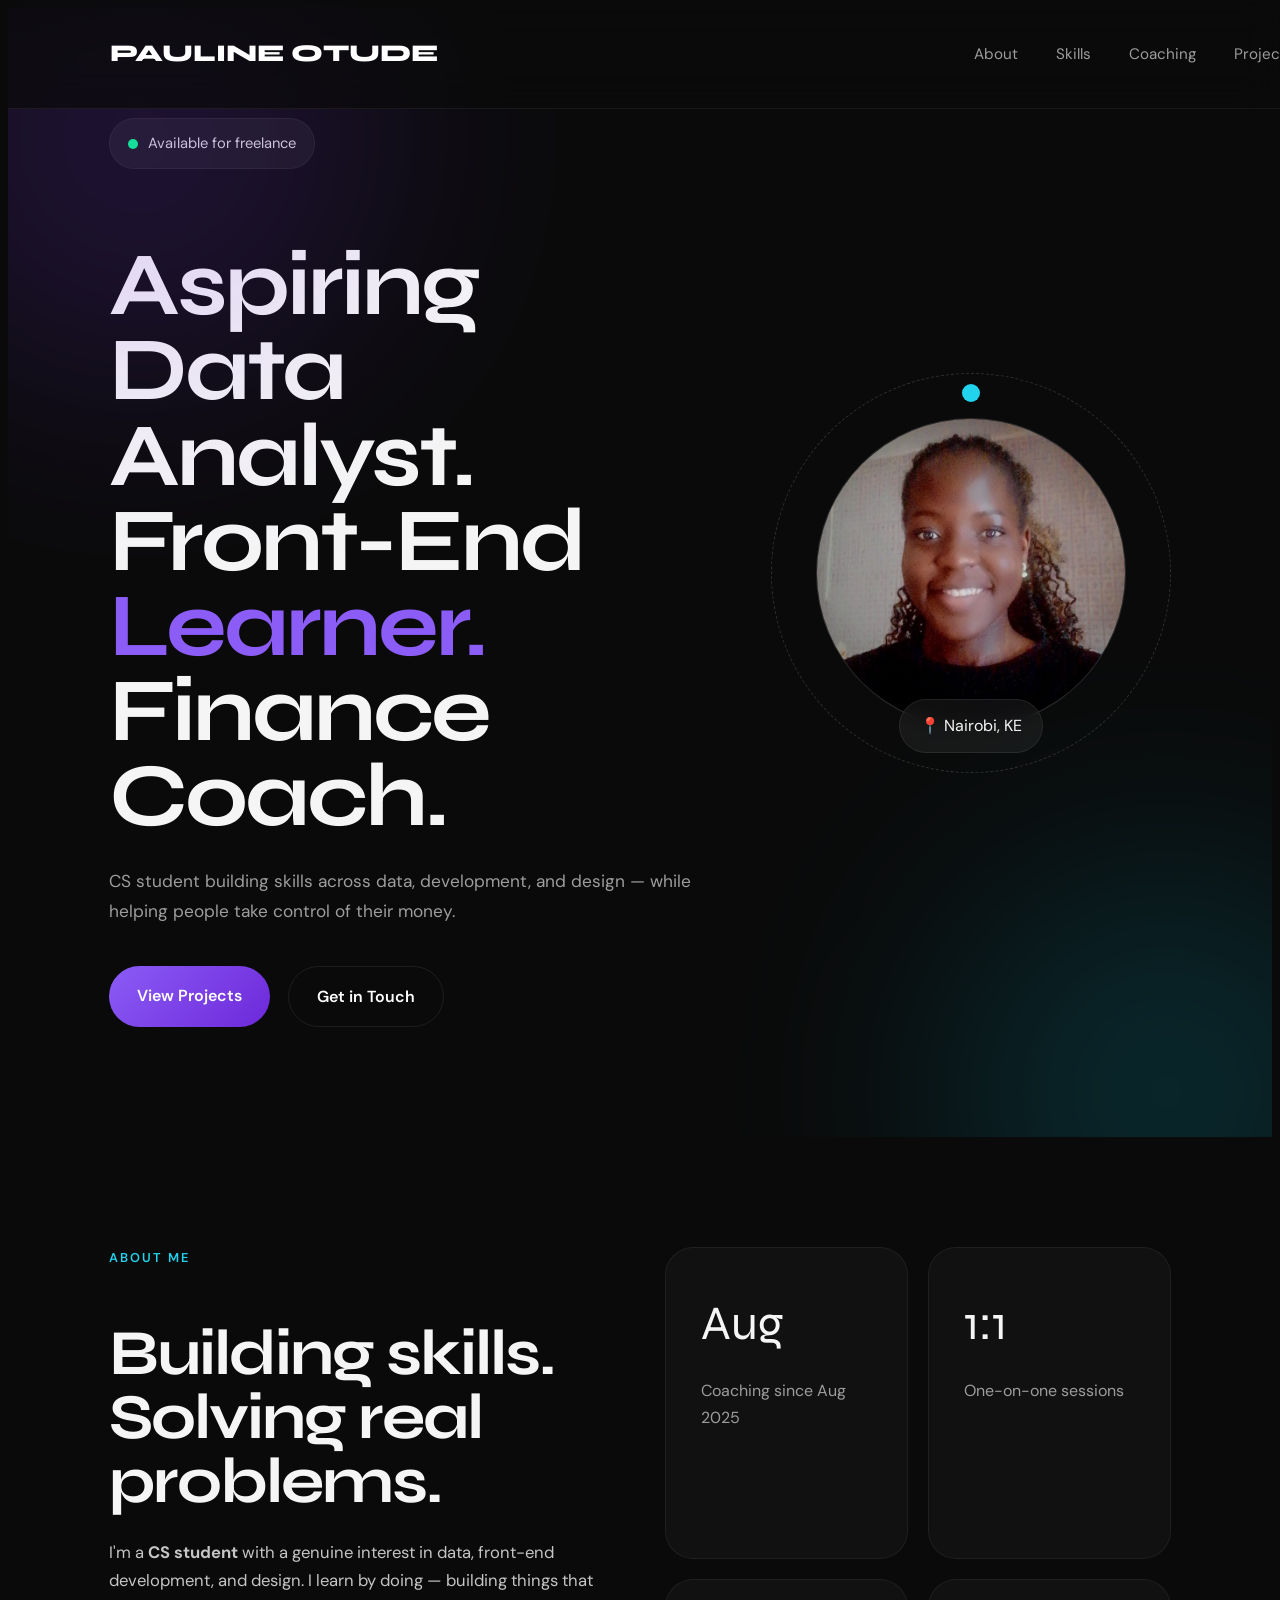
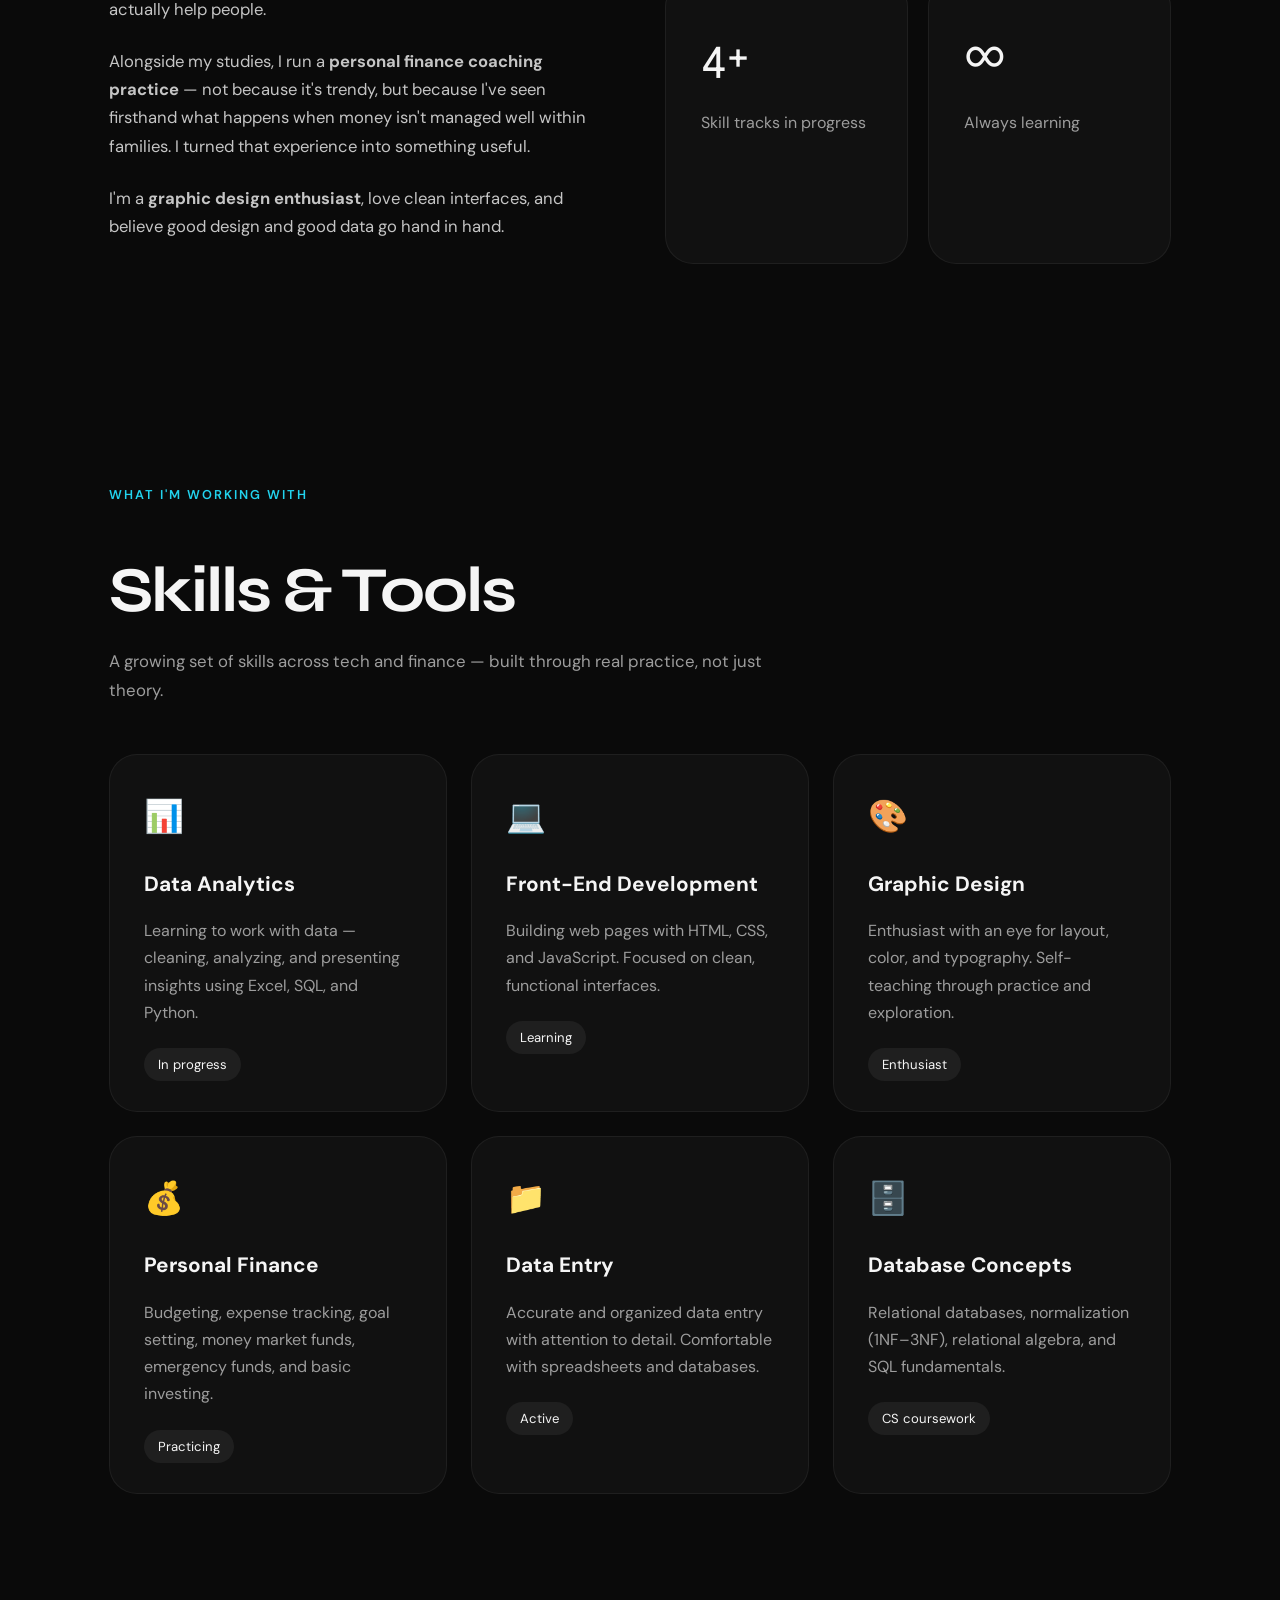
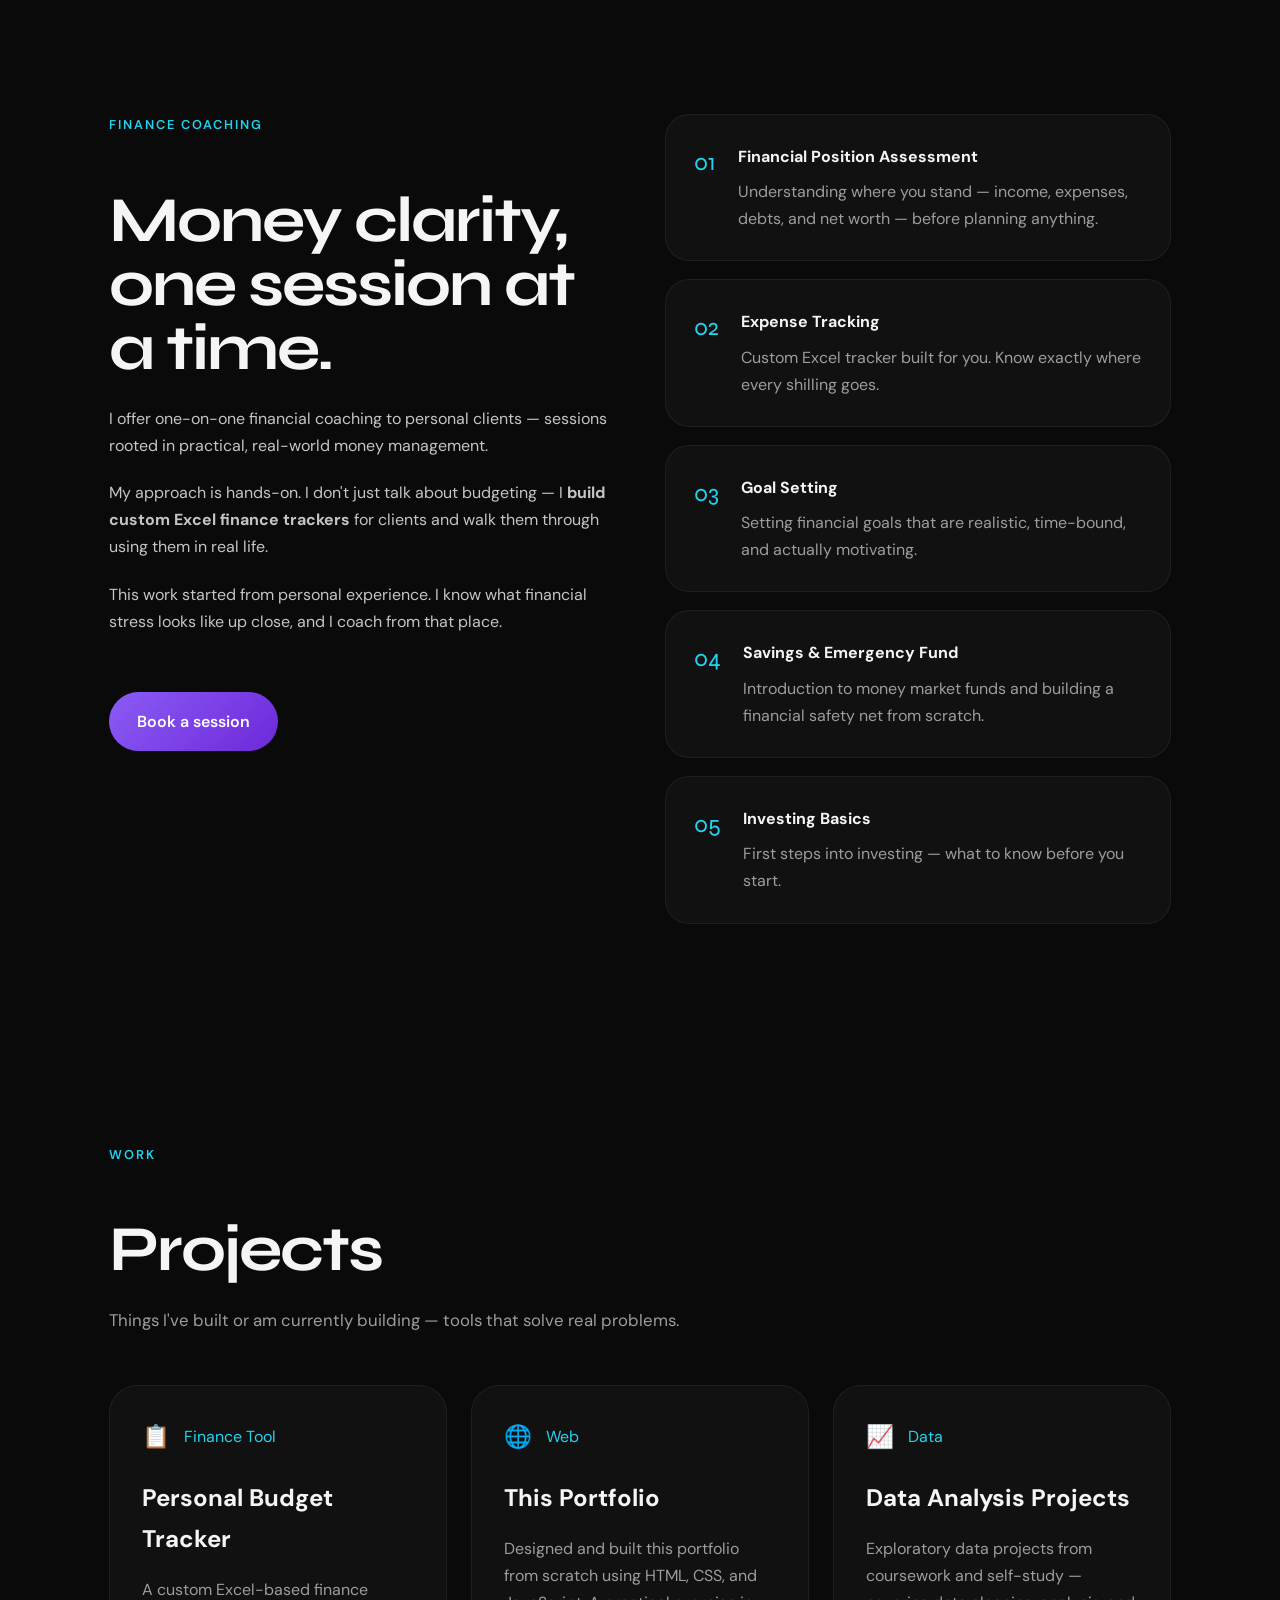
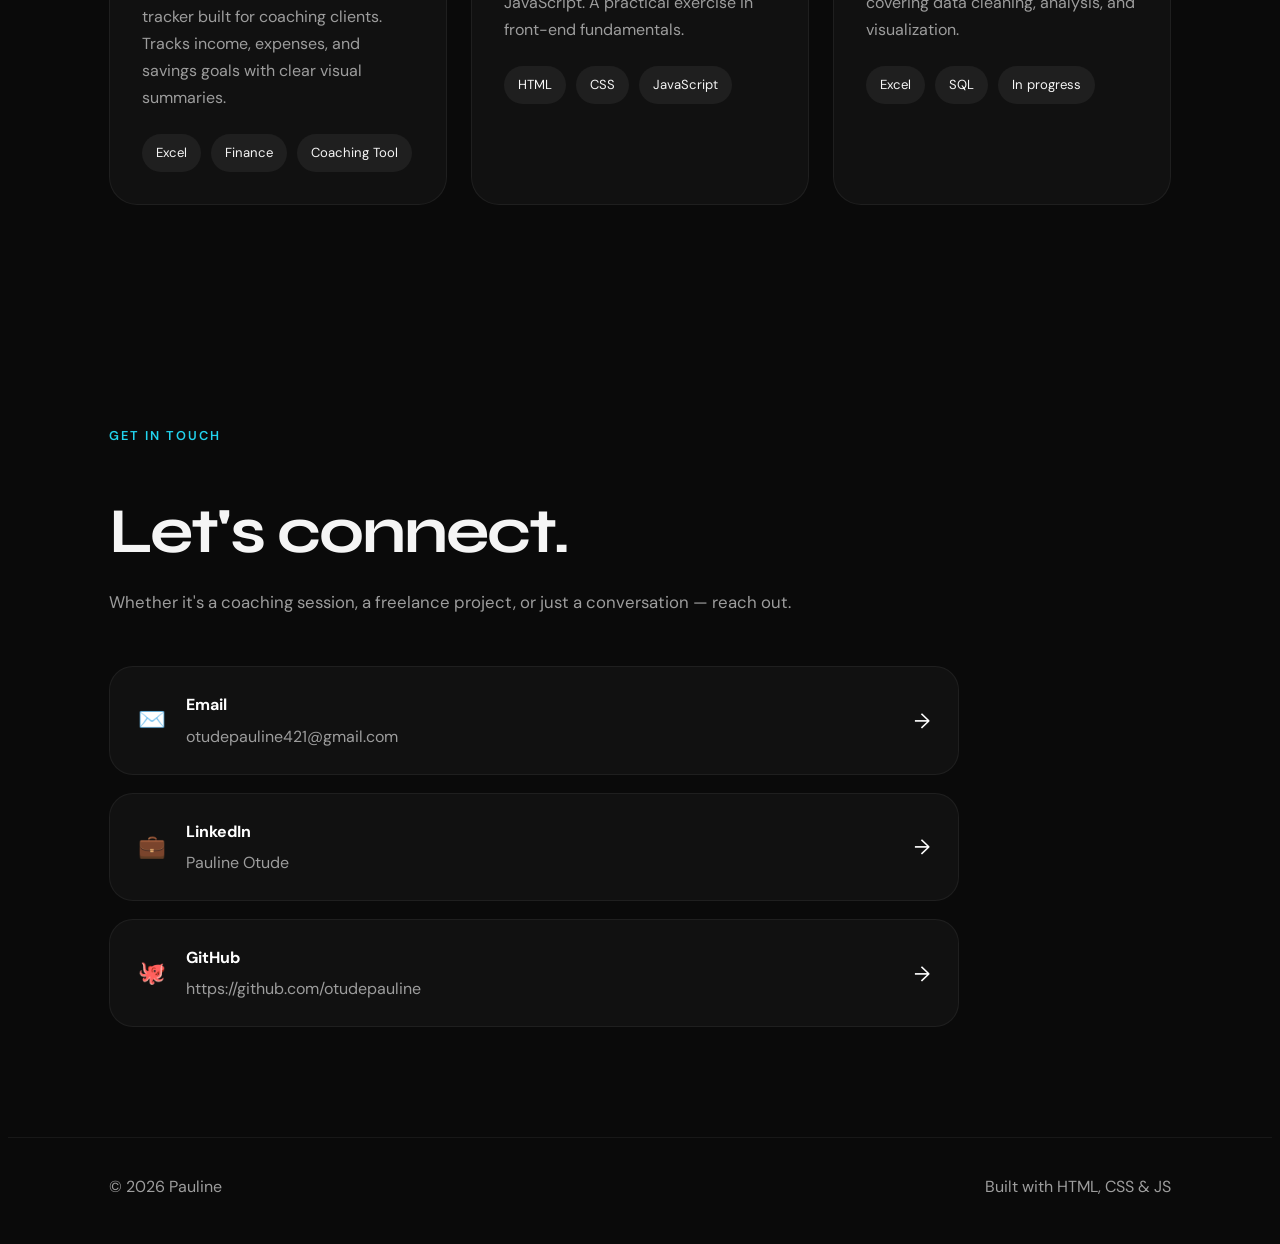
==== commit 443f3fd8: "Resolve merge conflicts and merge GitHub changes" ====
--- a/index.html
+++ b/index.html
@@ -11,7 +11,6 @@
 
 <nav>
   <a href="#" class="nav-logo">PAULINE OTUDE</a>
- 
   <ul class="nav-links">
     <li><a href="#about">About</a></li>
     <li><a href="#skills">Skills</a></li>
@@ -28,7 +27,7 @@
   <div class="hero-inner">
     <div class="hero-content">
       <div class="hero-tag"><span class="dot"></span> Available for freelance</div>
-      <h1>Aspiring Data Analyst.<br>Front-End <span class="ac">Learner.</span><br> Personal Finance Coach.</h1>
+      <h1>Aspiring Data Analyst.<br>Front-End <span class="ac">Learner.</span><br>Finance Coach.</h1>
       <p class="hero-desc">CS student building skills across data, development, and design — while helping people take control of their money.</p>
       <div class="hero-ctas">
         <a href="#projects" class="btn btn-p">View Projects</a>
@@ -39,7 +38,7 @@
       <div class="av-outer">
         <div class="av-ring"><div class="av-ring-dot"></div></div>
         <div class="av-circle">
-  <img src="myprofile.jpeg" alt="Pauline" class="av-photo"/>
+  <img src="profile.jpeg" alt="Pauline" class="av-photo"/>
 </div>
         <div class="av-badge">📍 Nairobi, KE</div>
       </div>
--- a/styless.css
+++ b/styless.css
@@ -1,3 +1,4 @@
+<<<<<<< HEAD
 /* =========================
    RESET
 ========================= */
@@ -663,4 +664,671 @@
     gap:10px;
     text-align:center;
   }
+=======
+/* =========================
+   RESET
+========================= */
+
+*{
+  margin:0;
+  padding:0;
+  box-sizing:border-box;
+}
+
+html{
+  scroll-behavior:smooth;
+}
+
+body{
+  background:#0a0a0a;
+  color:#f5f5f5;
+  font-family:'DM Sans', sans-serif;
+  overflow-x:hidden;
+  line-height:1.7;
+}
+
+/* =========================
+   VARIABLES
+========================= */
+
+:root{
+  --bg:#0a0a0a;
+  --card:#111111;
+  --card2:#161616;
+  --soft:#1d1d1d;
+  --border:rgba(255,255,255,0.06);
+
+  --text:#f5f5f5;
+  --muted:#9d9d9d;
+
+  --accent:#8b5cf6;
+  --accent2:#22d3ee;
+
+  --radius:28px;
+}
+
+/* =========================
+   GLOBAL
+========================= */
+
+section{
+  padding:110px 8%;
+}
+
+.s-label{
+  color:var(--accent2);
+  text-transform:uppercase;
+  letter-spacing:2px;
+  font-size:0.8rem;
+  margin-bottom:18px;
+  font-weight:600;
+}
+
+.s-title{
+  font-family:'Syne', sans-serif;
+  font-size:clamp(2.5rem,5vw,4.5rem);
+  line-height:1;
+  margin-bottom:24px;
+  letter-spacing:-2px;
+}
+
+.s-sub{
+  max-width:700px;
+  color:var(--muted);
+  margin-bottom:50px;
+  font-size:1.05rem;
+}
+
+/* =========================
+   NAVBAR
+========================= */
+
+nav{
+  width:100%;
+  padding:24px 8%;
+  display:flex;
+  justify-content:space-between;
+  align-items:center;
+
+  position:fixed;
+  top:0;
+  z-index:999;
+
+  backdrop-filter:blur(20px);
+  background:rgba(10,10,10,0.7);
+  border-bottom:1px solid var(--border);
+}
+
+.nav-logo{
+  font-family:'Syne', sans-serif;
+  font-size:1.5rem;
+  font-weight:800;
+  color:white;
+  text-decoration:none;
+}
+
+.nav-links{
+  display:flex;
+  gap:38px;
+  list-style:none;
+}
+
+.nav-links a{
+  color:var(--muted);
+  text-decoration:none;
+  transition:0.3s;
+  font-size:0.95rem;
+}
+
+.nav-links a:hover{
+  color:white;
+}
+
+/* =========================
+   HERO
+========================= */
+
+.hero{
+  min-height:100vh;
+  position:relative;
+  overflow:hidden;
+
+  display:flex;
+  align-items:center;
+}
+
+.hero-inner{
+  width:100%;
+  display:grid;
+  grid-template-columns:1.2fr 0.8fr;
+  gap:60px;
+  align-items:center;
+}
+
+.hero-tag{
+  width:fit-content;
+  padding:12px 18px;
+  border-radius:999px;
+
+  background:rgba(255,255,255,0.05);
+  border:1px solid rgba(255,255,255,0.06);
+
+  display:flex;
+  align-items:center;
+  gap:10px;
+
+  margin-bottom:28px;
+  color:#d8d8d8;
+  font-size:0.92rem;
+}
+
+.dot{
+  width:10px;
+  height:10px;
+  background:#00ff88;
+  border-radius:50%;
+}
+
+.hero h1{
+  font-family:'Syne', sans-serif;
+  font-size:clamp(3rem,7vw,6.5rem);
+  line-height:0.95;
+  letter-spacing:-3px;
+  margin-bottom:28px;
+}
+
+.ac{
+  color:var(--accent);
+}
+
+.hero-desc{
+  max-width:650px;
+  color:var(--muted);
+  font-size:1.08rem;
+  margin-bottom:40px;
+}
+
+/* =========================
+   BUTTONS
+========================= */
+
+.hero-ctas{
+  display:flex;
+  gap:18px;
+  flex-wrap:wrap;
+}
+
+.btn{
+  padding:16px 28px;
+  border-radius:999px;
+  text-decoration:none;
+  transition:0.35s;
+  font-weight:600;
+}
+
+.btn-p{
+  background:linear-gradient(135deg,var(--accent),#6d28d9);
+  color:white;
+}
+
+.btn-g{
+  background:transparent;
+  border:1px solid rgba(255,255,255,0.08);
+  color:white;
+}
+
+.btn:hover{
+  transform:translateY(-4px);
+}
+
+.btn-sm{
+  display:inline-block;
+  margin-top:10px;
+}
+
+/* =========================
+   GLOW EFFECTS
+========================= */
+
+.glow1,
+.glow2{
+  position:absolute;
+  border-radius:50%;
+  filter:blur(120px);
+  opacity:0.18;
+}
+
+.glow1{
+  width:500px;
+  height:500px;
+  background:#7c3aed;
+
+  top:-120px;
+  left:-120px;
+}
+
+.glow2{
+  width:450px;
+  height:450px;
+  background:#06b6d4;
+
+  bottom:-180px;
+  right:-120px;
+}
+
+/* =========================
+   HERO IMAGE
+========================= */
+
+.hero-visual{
+  display:flex;
+  justify-content:center;
+}
+
+.av-outer{
+  position:relative;
+  width:400px;
+  height:400px;
+}
+
+.av-ring{
+  position:absolute;
+  inset:0;
+  border:1px dashed rgba(255,255,255,0.15);
+  border-radius:50%;
+
+  animation:spin 18s linear infinite;
+}
+
+.av-ring-dot{
+  width:18px;
+  height:18px;
+  background:var(--accent2);
+  border-radius:50%;
+
+  position:absolute;
+  top:10px;
+  left:50%;
+  transform:translateX(-50%);
+}
+
+@keyframes spin{
+  from{
+    transform:rotate(0deg);
+  }
+  to{
+    transform:rotate(360deg);
+  }
+}
+
+.av-circle{
+  position:absolute;
+  inset:45px;
+
+  border-radius:50%;
+  overflow:hidden;
+
+  background:#1a1a1a;
+  border:1px solid rgba(255,255,255,0.08);
+}
+
+.av-photo{
+  width:100%;
+  height:100%;
+  object-fit:cover;
+}
+
+.av-badge{
+  position:absolute;
+  bottom:20px;
+  left:50%;
+  transform:translateX(-50%);
+
+  background:rgba(255,255,255,0.06);
+  border:1px solid rgba(255,255,255,0.08);
+
+  padding:12px 20px;
+  border-radius:999px;
+
+  backdrop-filter:blur(10px);
+}
+
+/* =========================
+   ABOUT
+========================= */
+
+.about-grid{
+  display:grid;
+  grid-template-columns:1fr 1fr;
+  gap:50px;
+}
+
+.about-text p{
+  margin-bottom:24px;
+  color:#c5c5c5;
+  font-size:1.04rem;
+}
+
+.about-stats{
+  display:grid;
+  grid-template-columns:repeat(2,1fr);
+  gap:20px;
+}
+
+.stat-card{
+  background:var(--card);
+  border:1px solid var(--border);
+
+  padding:35px;
+  border-radius:var(--radius);
+
+  transition:0.3s;
+}
+
+.stat-card:hover{
+  transform:translateY(-5px);
+}
+
+.stat-num{
+  font-family:'Syne', sans-serif;
+  font-size:3rem;
+  margin-bottom:12px;
+}
+
+.stat-lbl{
+  color:var(--muted);
+}
+
+/* =========================
+   SKILLS
+========================= */
+
+.skills-grid{
+  display:grid;
+  grid-template-columns:repeat(3,1fr);
+  gap:24px;
+}
+
+.skill-card{
+  background:var(--card);
+  border:1px solid var(--border);
+
+  padding:34px;
+  border-radius:var(--radius);
+
+  transition:0.35s;
+}
+
+.skill-card:hover{
+  transform:translateY(-7px);
+  background:#151515;
+}
+
+.skill-icon{
+  font-size:2rem;
+  margin-bottom:22px;
+}
+
+.skill-title{
+  font-size:1.3rem;
+  font-weight:700;
+  margin-bottom:16px;
+}
+
+.skill-desc{
+  color:var(--muted);
+  margin-bottom:24px;
+}
+
+.skill-badge{
+  background:rgba(255,255,255,0.06);
+  padding:8px 14px;
+  border-radius:999px;
+  font-size:0.82rem;
+}
+
+/* =========================
+   COACHING
+========================= */
+
+.coaching-layout{
+  display:grid;
+  grid-template-columns:1fr 1fr;
+  gap:50px;
+}
+
+.coaching-intro p{
+  color:#c5c5c5;
+  margin-bottom:20px;
+}
+
+.coaching-services{
+  display:flex;
+  flex-direction:column;
+  gap:18px;
+}
+
+.svc{
+  display:flex;
+  gap:22px;
+
+  background:var(--card);
+  border:1px solid var(--border);
+
+  padding:28px;
+  border-radius:24px;
+
+  transition:0.3s;
+}
+
+.svc:hover{
+  transform:translateX(6px);
+}
+
+.svc-num{
+  font-family:'Syne', sans-serif;
+  font-size:1.5rem;
+  color:var(--accent2);
+}
+
+.svc-name{
+  font-weight:700;
+  margin-bottom:8px;
+}
+
+.svc-desc{
+  color:var(--muted);
+}
+
+/* =========================
+   PROJECTS
+========================= */
+
+.projects-grid{
+  display:grid;
+  grid-template-columns:repeat(3,1fr);
+  gap:24px;
+}
+
+.proj-card{
+  background:var(--card);
+  border:1px solid var(--border);
+
+  padding:32px;
+  border-radius:var(--radius);
+
+  transition:0.35s;
+}
+
+.proj-card:hover{
+  transform:translateY(-7px);
+}
+
+.proj-top{
+  display:flex;
+  align-items:center;
+  gap:14px;
+  margin-bottom:22px;
+}
+
+.proj-icon{
+  font-size:1.4rem;
+}
+
+.proj-type{
+  color:var(--accent2);
+}
+
+.proj-title{
+  font-size:1.5rem;
+  font-weight:700;
+  margin-bottom:16px;
+}
+
+.proj-desc{
+  color:var(--muted);
+  margin-bottom:22px;
+}
+
+.proj-tags{
+  display:flex;
+  gap:10px;
+  flex-wrap:wrap;
+}
+
+.tag{
+  background:rgba(255,255,255,0.06);
+  padding:8px 14px;
+  border-radius:999px;
+  font-size:0.82rem;
+}
+
+/* =========================
+   CONTACT
+========================= */
+
+.contact-inner{
+  max-width:850px;
+}
+
+.contact-links{
+  display:flex;
+  flex-direction:column;
+  gap:18px;
+  margin-top:40px;
+}
+
+.c-item{
+  display:flex;
+  justify-content:space-between;
+  align-items:center;
+
+  text-decoration:none;
+  color:white;
+
+  background:var(--card);
+  border:1px solid var(--border);
+
+  padding:24px 28px;
+  border-radius:24px;
+
+  transition:0.35s;
+}
+
+.c-item:hover{
+  transform:translateX(8px);
+}
+
+.c-icon{
+  font-size:1.4rem;
+}
+
+.c-detail{
+  flex:1;
+  margin-left:20px;
+}
+
+.c-lbl{
+  font-weight:700;
+  margin-bottom:4px;
+}
+
+.c-val{
+  color:var(--muted);
+}
+
+.c-arr{
+  font-size:1.3rem;
+}
+
+/* =========================
+   FOOTER
+========================= */
+
+footer{
+  padding:35px 8%;
+  display:flex;
+  justify-content:space-between;
+
+  border-top:1px solid var(--border);
+  color:var(--muted);
+}
+
+/* =========================
+   RESPONSIVE
+========================= */
+
+@media(max-width:1100px){
+
+  .hero-inner,
+  .about-grid,
+  .coaching-layout{
+    grid-template-columns:1fr;
+  }
+
+  .skills-grid,
+  .projects-grid{
+    grid-template-columns:1fr 1fr;
+  }
+
+  .hero-visual{
+    margin-top:40px;
+  }
+}
+
+@media(max-width:768px){
+
+  nav{
+    padding:20px 6%;
+  }
+
+  .nav-links{
+    display:none;
+  }
+
+  section{
+    padding:90px 6%;
+  }
+
+  .skills-grid,
+  .projects-grid,
+  .about-stats{
+    grid-template-columns:1fr;
+  }
+
+  .hero h1{
+    letter-spacing:-1px;
+  }
+
+  .av-outer{
+    width:300px;
+    height:300px;
+  }
+
+  footer{
+    flex-direction:column;
+    gap:10px;
+    text-align:center;
+  }
+>>>>>>> 0ce7dd3ba18a0aff8debcd51bebb4bf975df08ab
 }
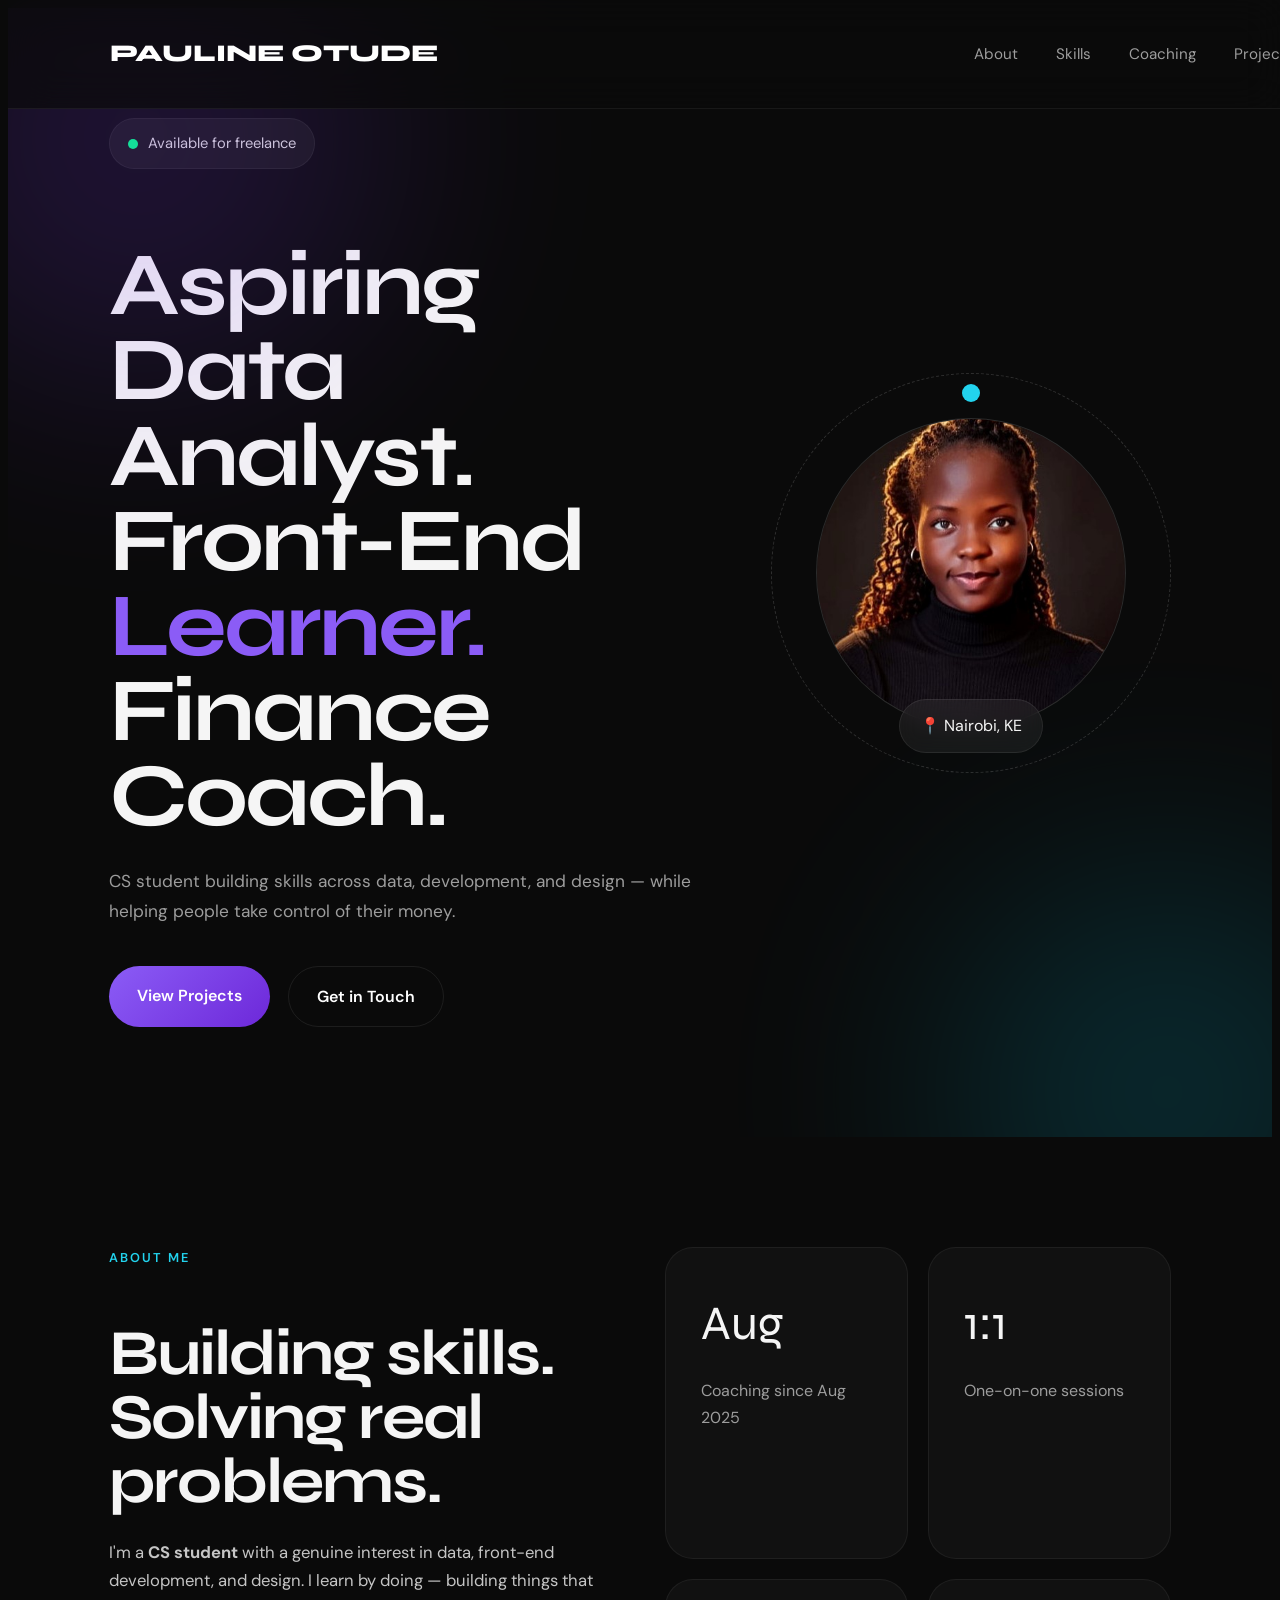
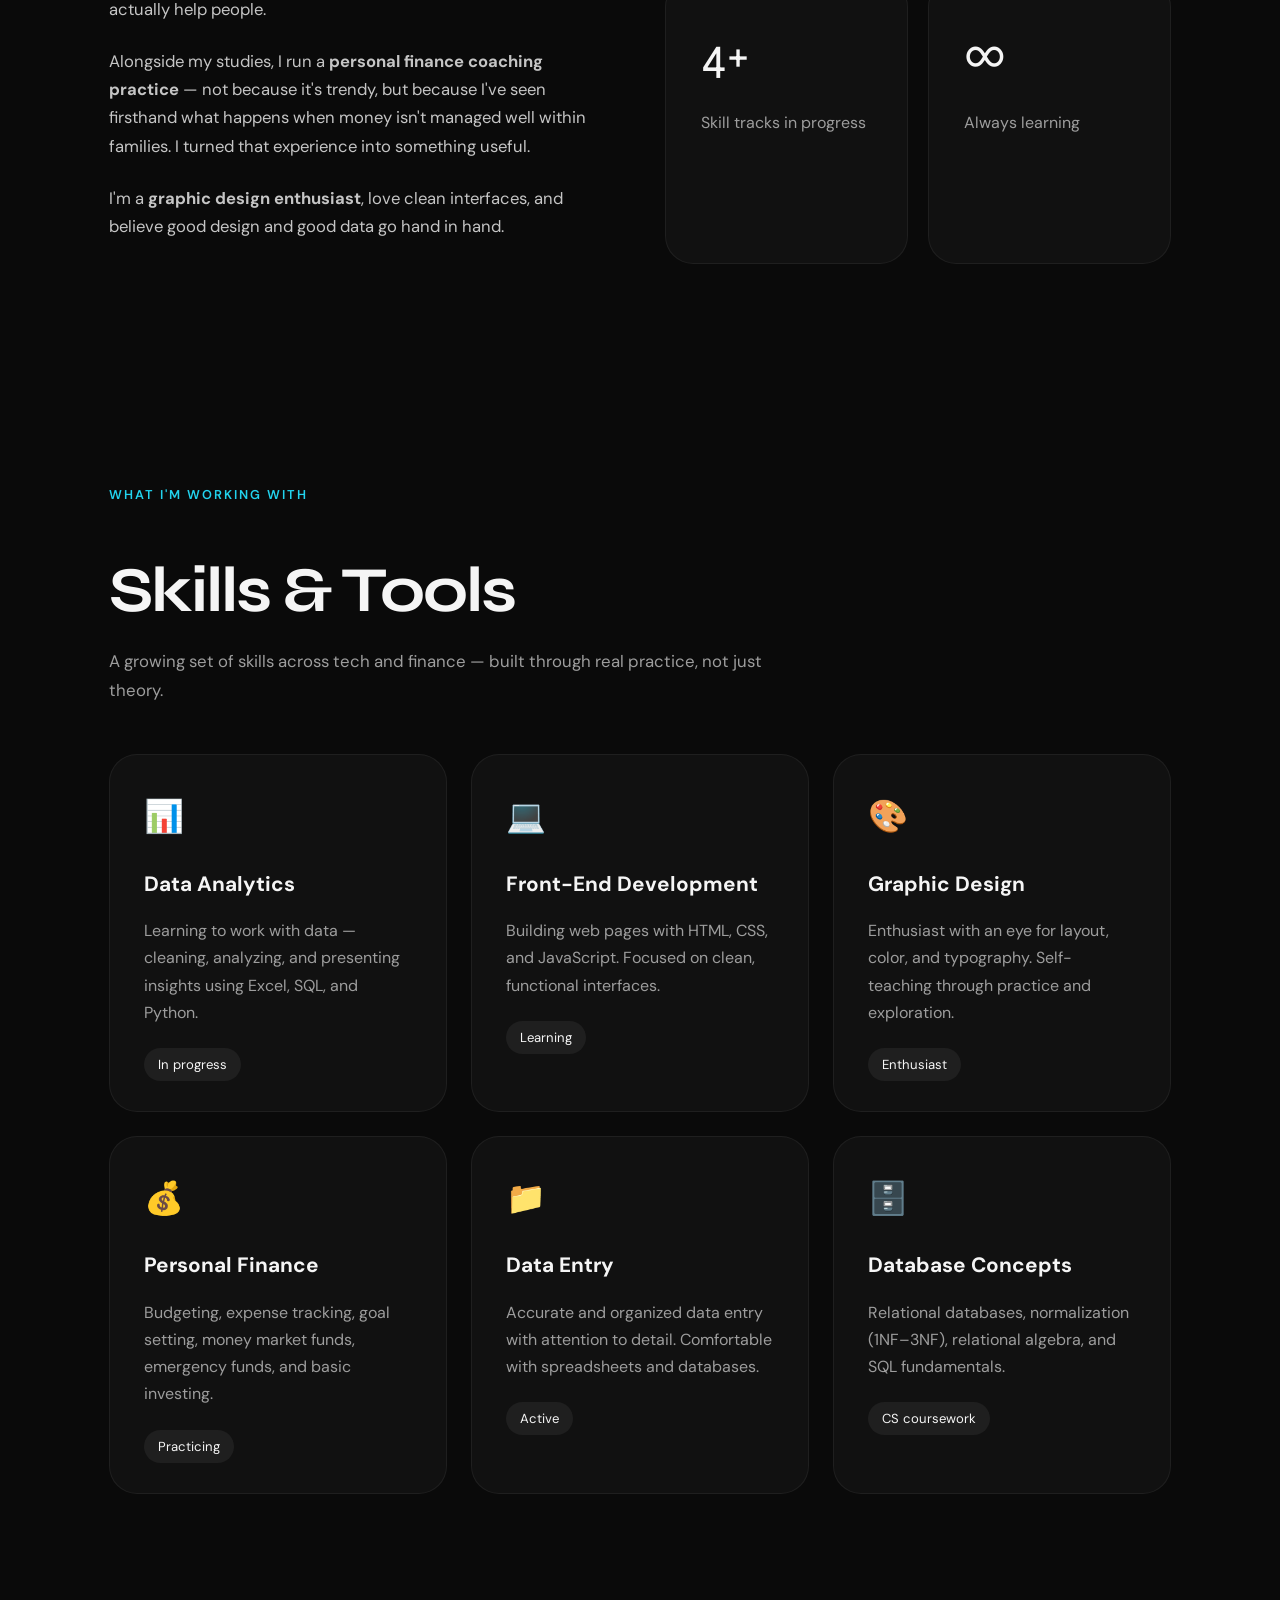
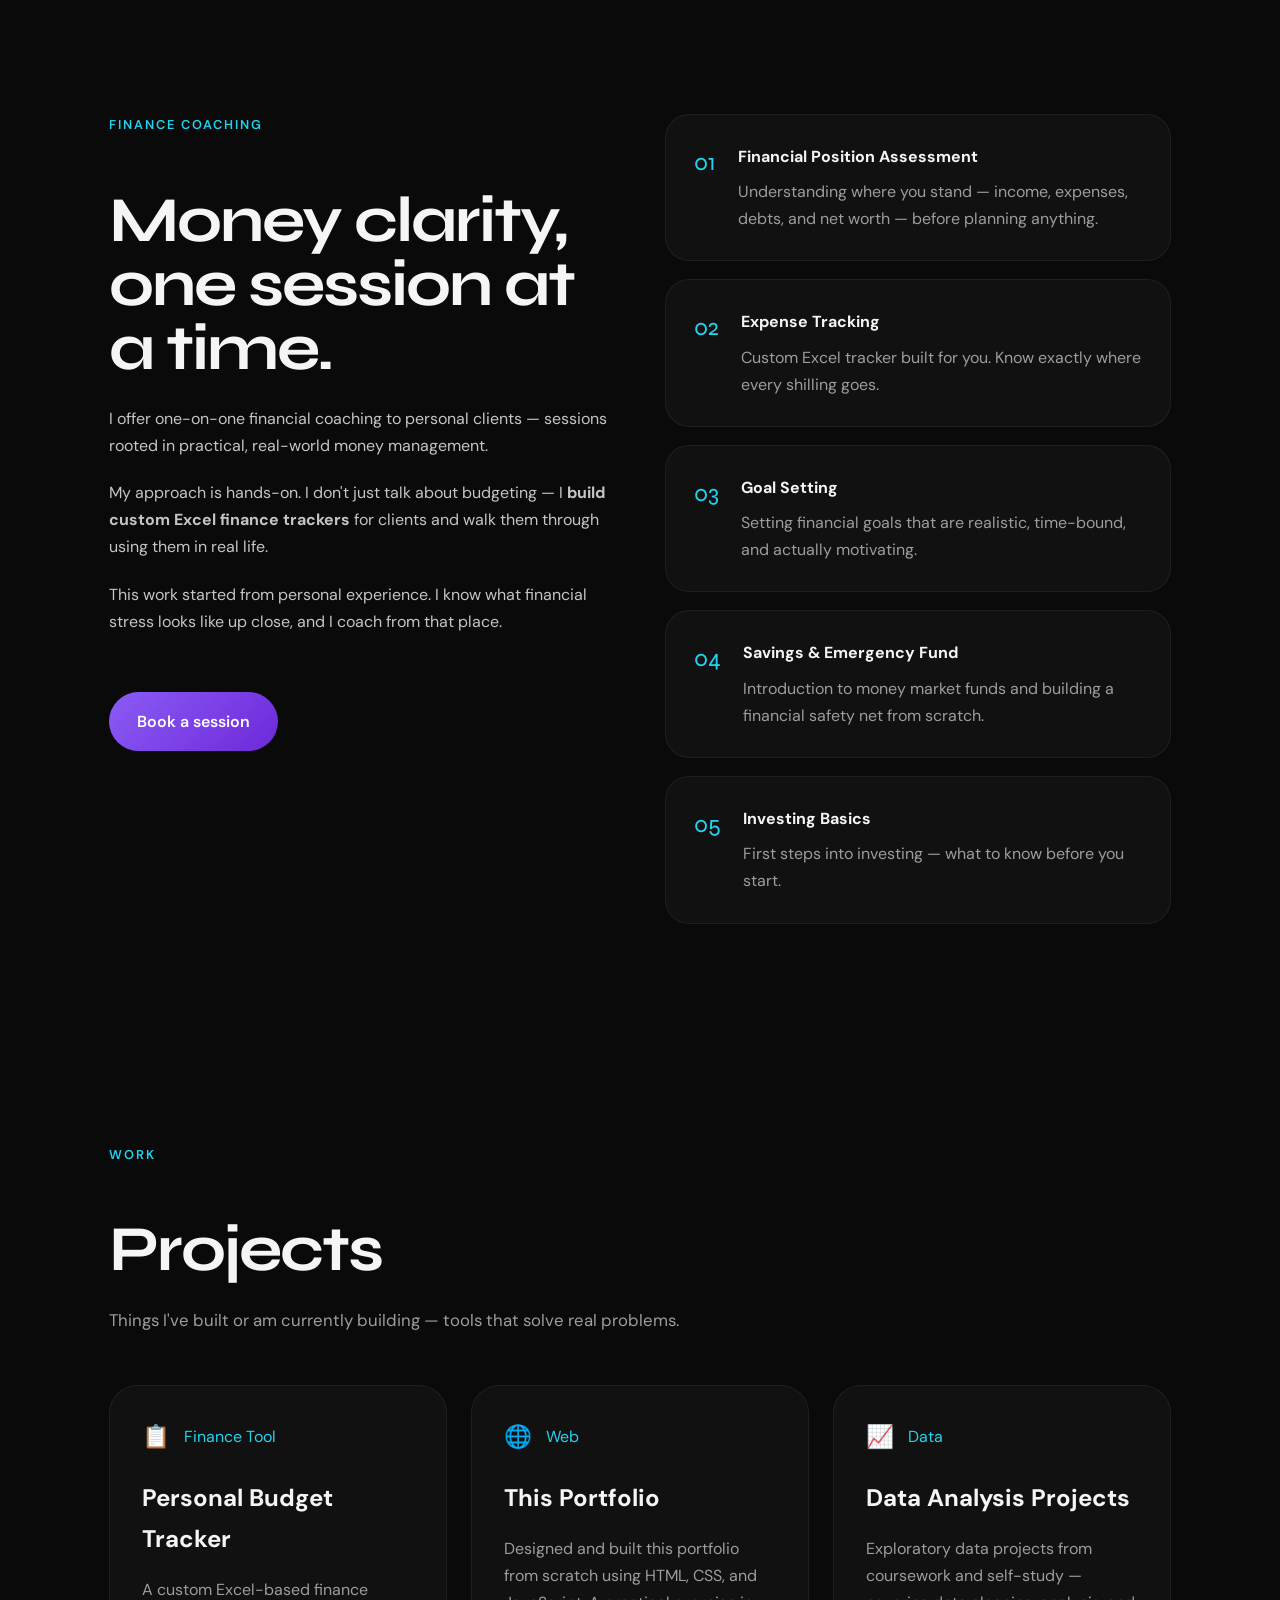
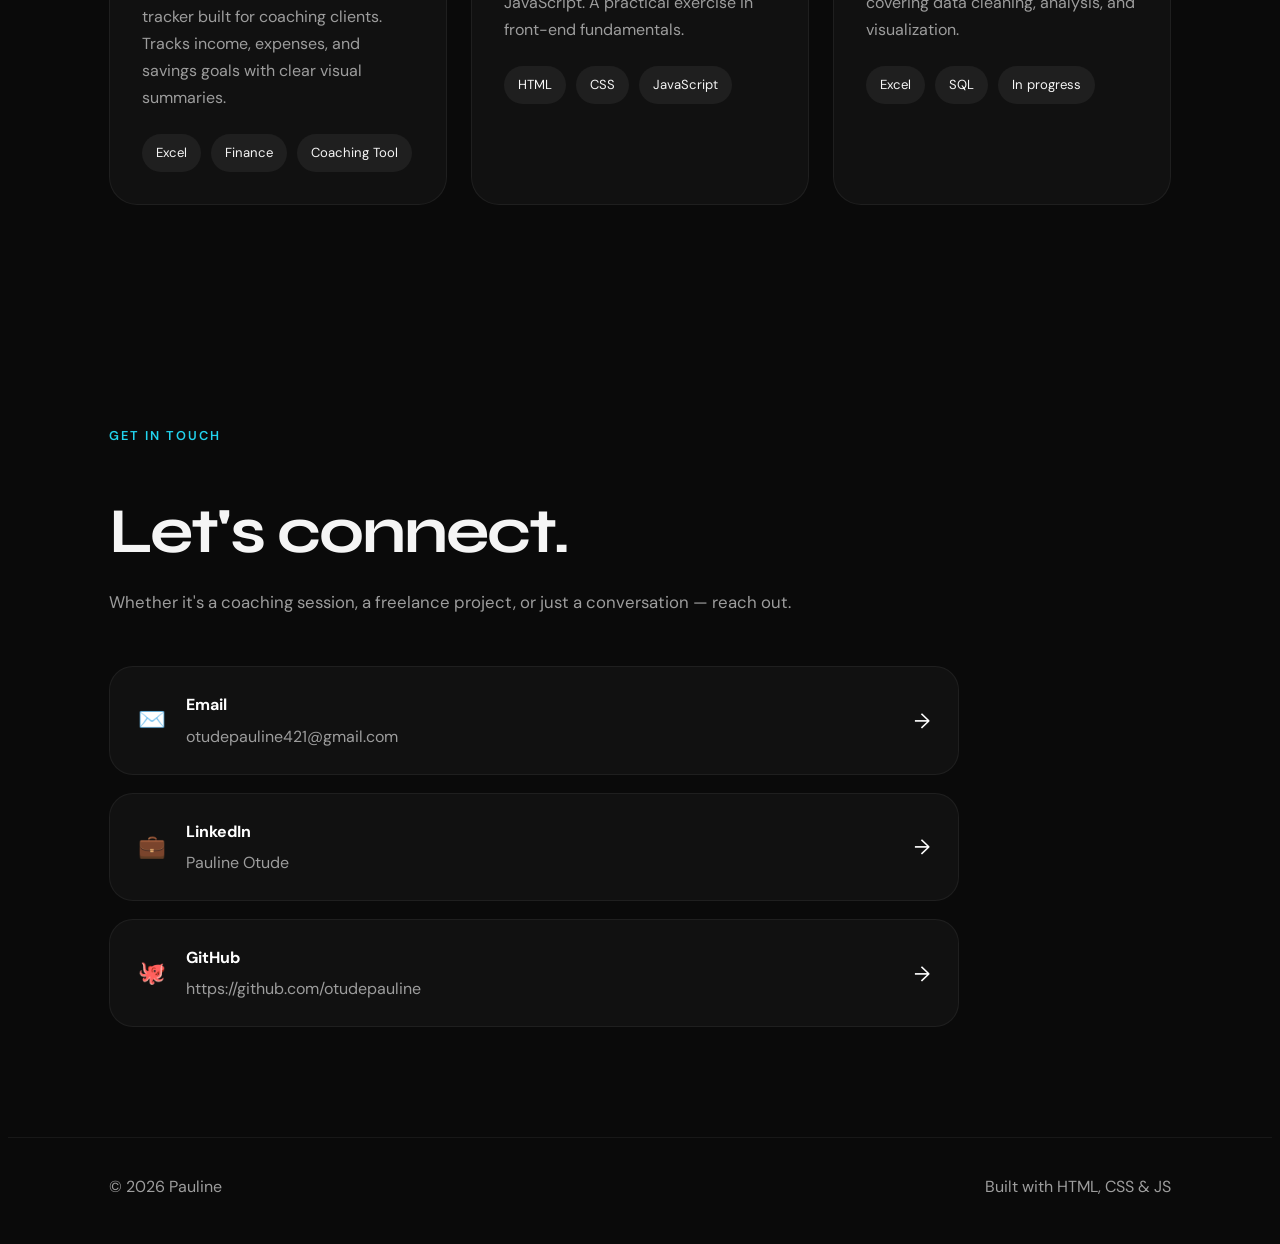
==== commit 1c021ba4: "Fix image path" ====
--- a/index.html
+++ b/index.html
@@ -38,7 +38,7 @@
       <div class="av-outer">
         <div class="av-ring"><div class="av-ring-dot"></div></div>
         <div class="av-circle">
-  <img src="profile.jpeg" alt="Pauline" class="av-photo"/>
+  <img src="myprofile.jpeg" alt="Pauline" class="av-photo"/>
 </div>
         <div class="av-badge">📍 Nairobi, KE</div>
       </div>
